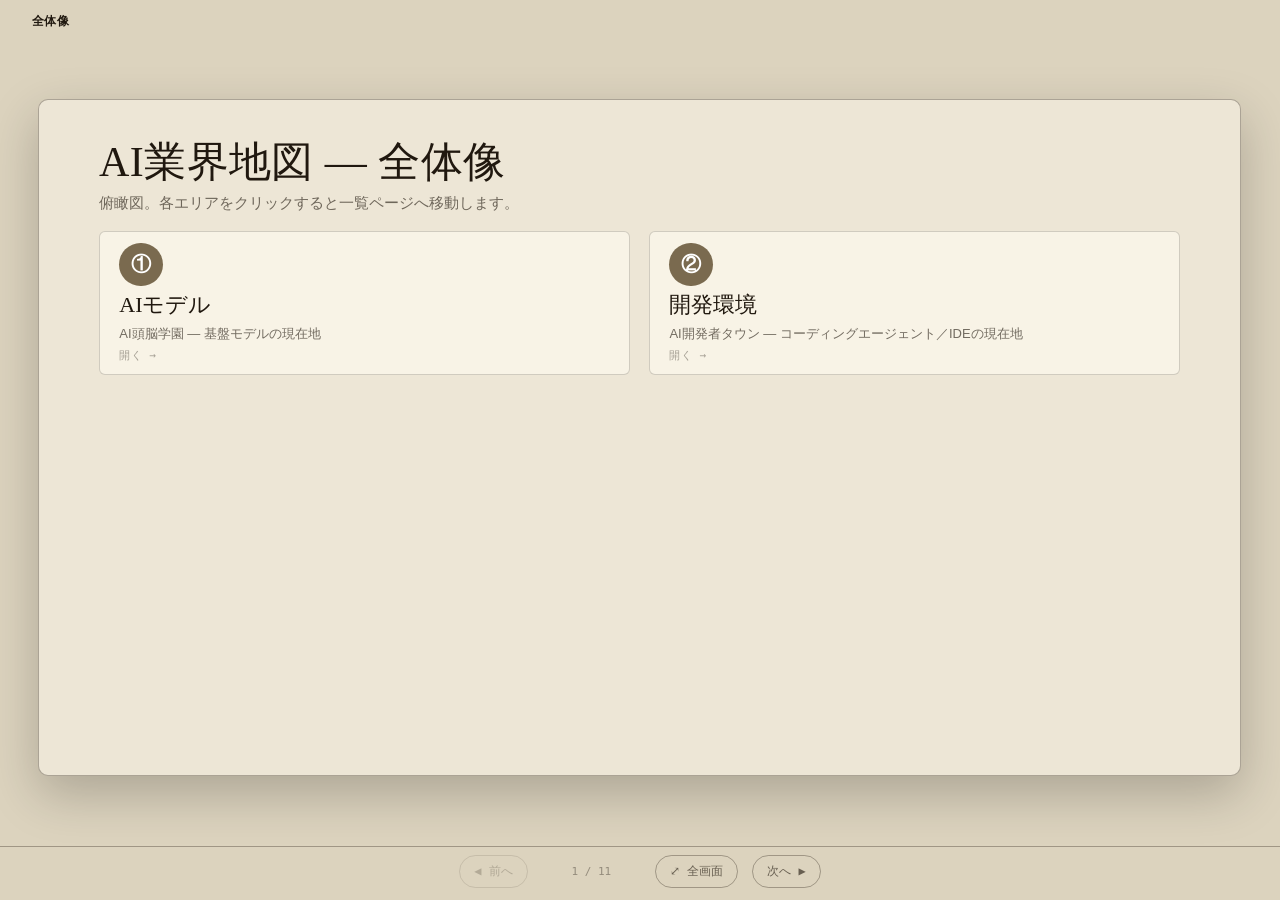
==== slides/index.html @ 7e7a7a14 "Use SVG-verified Gemini blue instead of pixel-sampled estimate references/Google_Gemini_logo_2025.sv" ====
<!doctype html>
<html lang="ja">
<head>
<meta charset="utf-8">
<meta name="viewport" content="width=device-width, initial-scale=1">
<title>AI業界地図</title>
<link rel="stylesheet" href="../assets/css/deck.css">
</head>
<body>
<div class="app">
  <nav class="crumbs" id="crumbs"></nav>
  <div class="stage-outer">
    <div class="deck-frame" id="deckFrame">
      
    <section class="page" id="page-overview" data-title="全体像" data-parent="">
      <h1 class="title">AI業界地図 — 全体像</h1>
      <p class="lede">俯瞰図。各エリアをクリックすると一覧ページへ移動します。</p>
      <div class="tiles" style="grid-template-columns: repeat(2, 1fr);">
        <button class="tile" data-goto="page-area-models">
          <span class="badge-icon " style="background:#7A6A4F">①</span>
          <h3>AIモデル</h3>
          <p>AI頭脳学園 — 基盤モデルの現在地</p>
          <span class="go-label">開く →</span>
        </button>
        <button class="tile" data-goto="page-area-devtools">
          <span class="badge-icon " style="background:#7A6A4F">②</span>
          <h3>開発環境</h3>
          <p>AI開発者タウン — コーディングエージェント／IDEの現在地</p>
          <span class="go-label">開く →</span>
        </button>
      </div>
    </section>
    <section class="page" id="page-area-models" data-title="AIモデル" data-parent="page-overview">
      <h1 class="title">① AIモデル — AI頭脳学園</h1>
      <p class="lede">各社の基盤モデル。カードの色はニュース連動ステータス（更新あり/安定/要ウォッチ）を示す。</p>
      <div class="tiles" style="grid-template-columns: repeat(5, 1fr);">
        <button class="pcard" data-goto="page-claude-model">
          <div class="pin-row"><span class="pin updated"></span><span class="pin-label">Updated</span></div>
          <span class="badge-icon " style="background:#D97757">C</span>
          <h3>Claude</h3>
          <p class="desc">Anthropic — 推論と長文コンテキストに強み。Sonnet / Opus / Haiku の三段構成でコスト対応力を確保。</p>
          <span class="go-label">詳細を見る →</span>
        </button>
        <button class="pcard" data-goto="page-gpt-model">
          <div class="pin-row"><span class="pin updated"></span><span class="pin-label">Updated</span></div>
          <span class="badge-icon " style="background:#74AA9C">G</span>
          <h3>GPT</h3>
          <p class="desc">OpenAI — 汎用性とマルチモーダルの王道。ChatGPT と API エコシステムの両輪で市場を牽引。</p>
          <span class="go-label">詳細を見る →</span>
        </button>
        <button class="pcard" data-goto="page-gemini-model">
          <div class="pin-row"><span class="pin updated"></span><span class="pin-label">Updated</span></div>
          <span class="badge-icon " style="background:#3186FF">G</span>
          <h3>Gemini</h3>
          <p class="desc">Google — Google製品群へのネイティブ統合。Computer Use 系の操作能力を急速に強化中。</p>
          <span class="go-label">詳細を見る →</span>
        </button>
        <button class="pcard" data-goto="page-llama-model">
          <div class="pin-row"><span class="pin stable"></span><span class="pin-label">Stable</span></div>
          <span class="badge-icon " style="background:#B98A2E">L</span>
          <h3>Llama</h3>
          <p class="desc">Meta — オープンウェイトの主流。自前ホスティングや微調整の土台として定番の地位を維持。</p>
          <span class="go-label">詳細を見る →</span>
        </button>
        <button class="pcard" data-goto="page-deepseek-model">
          <div class="pin-row"><span class="pin watch"></span><span class="pin-label">Watch</span></div>
          <span class="badge-icon " style="background:#5B7FA6">D</span>
          <h3>DeepSeek</h3>
          <p class="desc">DeepSeek — 低コスト・高性能を追う代表的なオープン系モデル。価格破壊のたびに勢力図を揺らす存在。</p>
          <span class="go-label">詳細を見る →</span>
        </button>
      </div>
    </section>
    <section class="page detail" id="page-claude-model" data-title="Claude" data-parent="page-area-models">
      <div class="detail-head">
        <span class="badge-icon " style="background:#D97757">C</span>
        <div>
          <h1 class="title">Claude</h1>
          <span class="meta">Anthropic ／ カテゴリ: AIモデル</span>
        </div>
      </div>
      <p class="lede">推論と長文コンテキストに強み。Sonnet / Opus / Haiku の三段構成でコスト対応力を確保。</p>
      <div class="factbox"><div class="row"><span>バージョン</span><span>Sonnet 5 系</span></div><div class="row"><span>ステータス</span><span>直近ニュースあり（07月更新）</span></div><div class="row"><span>出典</span><span>Vault/06 News/Claude Science.md</span></div>
      </div>
      <div class="related"><a href="#" data-goto="page-gpt-model">→ GPTと比較する</a><a href="#" data-goto="page-area-models">→ AIモデル一覧に戻る</a>
      </div>
    </section>
    <section class="page detail" id="page-gpt-model" data-title="GPT" data-parent="page-area-models">
      <div class="detail-head">
        <span class="badge-icon " style="background:#74AA9C">G</span>
        <div>
          <h1 class="title">GPT</h1>
          <span class="meta">OpenAI ／ カテゴリ: AIモデル</span>
        </div>
      </div>
      <p class="lede">汎用性とマルチモーダルの王道。ChatGPT と API エコシステムの両輪で市場を牽引。</p>
      <div class="factbox"><div class="row"><span>バージョン</span><span>GPT-5.6</span></div><div class="row"><span>ステータス</span><span>直近ニュースあり（07月更新）</span></div><div class="row"><span>出典</span><span>Vault/06 News/GPT-5.6.md</span></div>
      </div>
      <div class="related"><a href="#" data-goto="page-claude-model">→ Claudeと比較する</a><a href="#" data-goto="page-area-models">→ AIモデル一覧に戻る</a>
      </div>
    </section>
    <section class="page detail" id="page-gemini-model" data-title="Gemini" data-parent="page-area-models">
      <div class="detail-head">
        <span class="badge-icon " style="background:#3186FF">G</span>
        <div>
          <h1 class="title">Gemini</h1>
          <span class="meta">Google ／ カテゴリ: AIモデル</span>
        </div>
      </div>
      <p class="lede">Google製品群へのネイティブ統合。Computer Use 系の操作能力を急速に強化中。</p>
      <div class="factbox"><div class="row"><span>バージョン</span><span>3.5 Flash</span></div><div class="row"><span>ステータス</span><span>直近ニュースあり（07月更新）</span></div><div class="row"><span>出典</span><span>Vault/06 News/Gemini 3.5 Flash、Computer Use統合.md</span></div>
      </div>
      <div class="related"><a href="#" data-goto="page-claude-model">→ Claudeと比較する</a><a href="#" data-goto="page-gpt-model">→ GPTと比較する</a><a href="#" data-goto="page-area-models">→ AIモデル一覧に戻る</a>
      </div>
    </section>
    <section class="page detail" id="page-llama-model" data-title="Llama" data-parent="page-area-models">
      <div class="detail-head">
        <span class="badge-icon " style="background:#B98A2E">L</span>
        <div>
          <h1 class="title">Llama</h1>
          <span class="meta">Meta ／ カテゴリ: AIモデル</span>
        </div>
      </div>
      <p class="lede">オープンウェイトの主流。自前ホスティングや微調整の土台として定番の地位を維持。</p>
      <div class="factbox"><div class="row"><span>バージョン</span><span>4 系</span></div><div class="row"><span>ステータス</span><span>安定運用・変化なし</span></div>
      </div>
      <div class="related"><a href="#" data-goto="page-deepseek-model">→ DeepSeekと比較する</a><a href="#" data-goto="page-area-models">→ AIモデル一覧に戻る</a>
      </div>
    </section>
    <section class="page detail" id="page-deepseek-model" data-title="DeepSeek" data-parent="page-area-models">
      <div class="detail-head">
        <span class="badge-icon " style="background:#5B7FA6">D</span>
        <div>
          <h1 class="title">DeepSeek</h1>
          <span class="meta">DeepSeek ／ カテゴリ: AIモデル</span>
        </div>
      </div>
      <p class="lede">低コスト・高性能を追う代表的なオープン系モデル。価格破壊のたびに勢力図を揺らす存在。</p>
      <div class="factbox"><div class="row"><span>バージョン</span><span>V4 系</span></div><div class="row"><span>ステータス</span><span>要ウォッチ</span></div>
      </div>
      <div class="related"><a href="#" data-goto="page-llama-model">→ Llamaと比較する</a><a href="#" data-goto="page-area-models">→ AIモデル一覧に戻る</a>
      </div>
    </section>
    <section class="page" id="page-area-devtools" data-title="開発環境" data-parent="page-overview">
      <h1 class="title">② 開発環境 — AI開発者タウン</h1>
      <p class="lede">モデルの力を実際の開発作業に変換するツール群。</p>
      <div class="tiles" style="grid-template-columns: repeat(3, 1fr);">
        <button class="pcard" data-goto="page-claude-code-devtool">
          <div class="pin-row"><span class="pin stable"></span><span class="pin-label">Stable</span></div>
          <span class="badge-icon " style="background:#D97757">C</span>
          <h3>Claude Code</h3>
          <p class="desc">Anthropic — ターミナル常駐のエージェント型CLI。大規模改修や自律的な複数ステップ作業に強い。</p>
          <span class="go-label">詳細を見る →</span>
        </button>
        <button class="pcard" data-goto="page-codex-devtool">
          <div class="pin-row"><span class="pin updated"></span><span class="pin-label">Updated</span></div>
          <span class="badge-icon " style="background:#74AA9C">C</span>
          <h3>Codex</h3>
          <p class="desc">OpenAI — OpenAI版のコーディングエージェント。ChatGPTとの連携やクラウド実行の統合が深い。</p>
          <span class="go-label">詳細を見る →</span>
        </button>
        <button class="pcard" data-goto="page-cursor-devtool">
          <div class="pin-row"><span class="pin stable"></span><span class="pin-label">Stable</span></div>
          <span class="badge-icon " style="background:#1A1A1A">C</span>
          <h3>Cursor</h3>
          <p class="desc">Cursor — VS Code フォークのAIネイティブエディタ。補完とチャットの統合体験が滑らか。</p>
          <span class="go-label">詳細を見る →</span>
        </button>
      </div>
    </section>
    <section class="page detail" id="page-claude-code-devtool" data-title="Claude Code" data-parent="page-area-devtools">
      <div class="detail-head">
        <span class="badge-icon " style="background:#D97757">C</span>
        <div>
          <h1 class="title">Claude Code</h1>
          <span class="meta">Anthropic ／ カテゴリ: 開発環境</span>
        </div>
      </div>
      <p class="lede">ターミナル常駐のエージェント型CLI。大規模改修や自律的な複数ステップ作業に強い。</p>
      <div class="factbox"><div class="row"><span>バージョン</span><span>Sonnet 5 駆動</span></div><div class="row"><span>ステータス</span><span>安定運用・変化なし</span></div><div class="row"><span>出典</span><span>Vault/01 Concepts/Claude Code.md</span></div>
      </div>
      <div class="related"><a href="#" data-goto="page-codex-devtool">→ Codexと比較する</a><a href="#" data-goto="page-area-devtools">→ 開発環境一覧に戻る</a>
      </div>
    </section>
    <section class="page detail" id="page-codex-devtool" data-title="Codex" data-parent="page-area-devtools">
      <div class="detail-head">
        <span class="badge-icon " style="background:#74AA9C">C</span>
        <div>
          <h1 class="title">Codex</h1>
          <span class="meta">OpenAI ／ カテゴリ: 開発環境</span>
        </div>
      </div>
      <p class="lede">OpenAI版のコーディングエージェント。ChatGPTとの連携やクラウド実行の統合が深い。</p>
      <div class="factbox"><div class="row"><span>バージョン</span><span>— 系</span></div><div class="row"><span>ステータス</span><span>直近ニュースあり（07月更新）</span></div><div class="row"><span>出典</span><span>Vault/04 Comparisons/開発AI比較_Cursor_ClaudeCode_Codex_Devin.md</span></div>
      </div>
      <div class="related"><a href="#" data-goto="page-claude-code-devtool">→ Claude Codeと比較する</a><a href="#" data-goto="page-area-devtools">→ 開発環境一覧に戻る</a>
      </div>
    </section>
    <section class="page detail" id="page-cursor-devtool" data-title="Cursor" data-parent="page-area-devtools">
      <div class="detail-head">
        <span class="badge-icon " style="background:#1A1A1A">C</span>
        <div>
          <h1 class="title">Cursor</h1>
          <span class="meta">Cursor ／ カテゴリ: 開発環境</span>
        </div>
      </div>
      <p class="lede">VS Code フォークのAIネイティブエディタ。補完とチャットの統合体験が滑らか。</p>
      <div class="factbox"><div class="row"><span>バージョン</span><span>— 系</span></div><div class="row"><span>ステータス</span><span>安定運用・変化なし</span></div><div class="row"><span>出典</span><span>Vault/01 Concepts/Cursor.md</span></div>
      </div>
      <div class="related"><a href="#" data-goto="page-area-devtools">→ 開発環境一覧に戻る</a>
      </div>
    </section>
    </div>
  </div>
  <div class="bottombar">
    <div class="bottombar-inner">
      <button class="navbtn" id="prevBtn">◀ 前へ</button>
      <span class="page-index" id="pageIndex"></span>
      <button class="navbtn" id="fullscreenBtn">⤢ 全画面</button>
      <button class="navbtn" id="nextBtn">次へ ▶</button>
    </div>
  </div>
</div>
<script src="../assets/js/deck.js"></script>
</body>
</html>
---- assets/css/deck.css ----
/* ===================================================================
   AI Industry Map — deck framework
   16:9 letterboxed canvas + drill-down navigation chrome.
   Palette is a placeholder (cartographic/parchment) — revisit once the
   overall "mood" direction is decided; layout/nav mechanics are stable.
   =================================================================== */

:root {
  --bg: #EDE6D6;
  --chrome-bg: #DCD3BE;
  --surface: #F8F3E6;
  --surface-raised: #FFFDF7;
  --ink: #20180F;
  --ink-soft: rgba(32, 24, 15, 0.62);
  --ink-faint: rgba(32, 24, 15, 0.38);
  --hairline: rgba(32, 24, 15, 0.18);
  --hairline-strong: rgba(32, 24, 15, 0.32);
  --accent-brass: #9C7128;
  --accent-teal: #2F5854;
  --accent-coral: #A8431F;
  --pin-updated: var(--accent-brass);
  --pin-stable: var(--accent-teal);
  --pin-watch: var(--accent-coral);
  --font-display: ui-serif, "Iowan Old Style", "Palatino Linotype", Georgia, serif;
  --font-body: -apple-system, BlinkMacSystemFont, "Segoe UI", sans-serif;
  --font-mono: ui-monospace, "SF Mono", "Cascadia Code", "Consolas", monospace;
}

@media (prefers-color-scheme: dark) {
  :root {
    --bg: #101A2C; --chrome-bg: #0A121F; --surface: #16233B; --surface-raised: #1C2C48;
    --ink: #ECE6D6; --ink-soft: rgba(236,230,214,0.66); --ink-faint: rgba(236,230,214,0.4);
    --hairline: rgba(236,230,214,0.16); --hairline-strong: rgba(236,230,214,0.3);
    --accent-brass: #D9A857; --accent-teal: #74AFA8; --accent-coral: #E1815A;
  }
}
:root[data-theme="dark"] {
  --bg: #101A2C; --chrome-bg: #0A121F; --surface: #16233B; --surface-raised: #1C2C48;
  --ink: #ECE6D6; --ink-soft: rgba(236,230,214,0.66); --ink-faint: rgba(236,230,214,0.4);
  --hairline: rgba(236,230,214,0.16); --hairline-strong: rgba(236,230,214,0.3);
  --accent-brass: #D9A857; --accent-teal: #74AFA8; --accent-coral: #E1815A;
}
:root[data-theme="light"] {
  --bg: #EDE6D6; --chrome-bg: #DCD3BE; --surface: #F8F3E6; --surface-raised: #FFFDF7;
  --ink: #20180F; --ink-soft: rgba(32,24,15,0.62); --ink-faint: rgba(32,24,15,0.38);
  --hairline: rgba(32,24,15,0.18); --hairline-strong: rgba(32,24,15,0.32);
  --accent-brass: #9C7128; --accent-teal: #2F5854; --accent-coral: #A8431F;
}

* { box-sizing: border-box; }
body { margin: 0; }

.app {
  min-height: 100vh;
  display: flex;
  flex-direction: column;
  background: var(--chrome-bg);
  color: var(--ink);
  font-family: var(--font-body);
}

/* ---- chrome: breadcrumbs ---- */
.crumbs {
  max-width: 1400px;
  width: 100%;
  margin: 0 auto;
  padding: 14px clamp(16px, 3vw, 32px) 0;
  font-family: var(--font-mono);
  font-size: 11.5px;
  letter-spacing: 0.04em;
  color: var(--ink-soft);
  display: flex;
  gap: 6px;
  flex-wrap: wrap;
}
.crumbs a { color: var(--ink-soft); text-decoration: none; border-bottom: 1px dotted var(--hairline-strong); }
.crumbs a:hover { color: var(--ink); }
.crumbs .sep { opacity: 0.5; }
.crumbs .current { color: var(--ink); font-weight: 600; }

/* ---- 16:9 letterboxed frame ---- */
.stage-outer {
  flex: 1;
  display: flex;
  align-items: center;
  justify-content: center;
  padding: 10px clamp(12px, 2.5vw, 28px);
  min-height: 0;
}

.deck-frame {
  width: min(94vw, 1400px, calc((100vh - 150px) * 16 / 9));
  aspect-ratio: 16 / 9;
  container-type: size;
  container-name: slide;
  position: relative;
  overflow: hidden;
  border-radius: 10px;
  background: var(--bg);
  border: 1px solid var(--hairline-strong);
  box-shadow: 0 18px 50px rgba(0, 0, 0, 0.22);
}

.deck-frame:fullscreen { width: 100vw; height: 100vh; border-radius: 0; }

/* ---- pages fill the frame exactly ---- */
.page {
  position: absolute;
  inset: 0;
  display: none;
  flex-direction: column;
  padding: 5cqh 5cqw;
  overflow: hidden;
}
.page.active { display: flex; animation: rise 0.22s ease; }
@keyframes rise { from { opacity: 0; transform: translateY(1.2cqh); } to { opacity: 1; transform: translateY(0); } }
@media (prefers-reduced-motion: reduce) { .page.active { animation: none; } }

/* ---- illustrated area/overview backgrounds -----------------------------
   One static image per area (or one for the overview "world map"), never
   regenerated for routine data updates. A scrim + glass panels keep text
   legible regardless of theme toggle, so these override the light/dark
   tokens deliberately — the illustration sets its own mood. */
.page[data-has-bg] {
  background-size: cover;
  background-position: center;
}
.page[data-has-bg]::before {
  content: "";
  position: absolute;
  inset: 0;
  background: linear-gradient(180deg, rgba(10, 8, 4, 0.32), rgba(10, 8, 4, 0) 38%, rgba(10, 8, 4, 0) 60%, rgba(10, 8, 4, 0.3));
  pointer-events: none;
}
.page.detail[data-has-bg]::before {
  background: linear-gradient(180deg, rgba(10, 8, 4, 0.4), rgba(10, 8, 4, 0.16) 32%, rgba(10, 8, 4, 0.48));
}
.page[data-has-bg] > * { position: relative; z-index: 1; }
.page[data-has-bg] .title,
.page[data-has-bg] .lede,
.page[data-has-bg] .meta {
  color: #fff;
  text-shadow: 0 1px 8px rgba(0, 0, 0, 0.4);
}
.page[data-has-bg] .tile,
.page[data-has-bg] .pcard,
.page[data-has-bg] .factbox {
  background: color-mix(in srgb, var(--surface) 78%, transparent);
  backdrop-filter: blur(8px);
  -webkit-backdrop-filter: blur(8px);
}
.page[data-has-bg] .related a {
  background: color-mix(in srgb, var(--surface-raised) 70%, transparent);
  backdrop-filter: blur(6px);
  -webkit-backdrop-filter: blur(6px);
}

.page h1.title {
  font-family: var(--font-display);
  font-size: clamp(20px, 4.4cqw, 42px);
  font-weight: 500;
  margin: 0 0 0.4cqh;
  letter-spacing: 0.01em;
  text-wrap: balance;
}
.page p.lede {
  font-size: clamp(11px, 1.5cqw, 15px);
  color: var(--ink-soft);
  margin: 0 0 2.4cqh;
  max-width: 62ch;
  line-height: 1.5;
}

/* ---- tile / product-card grid (overview + area pages) ---- */
.tiles {
  display: grid;
  grid-template-columns: repeat(auto-fit, minmax(20cqw, 1fr));
  align-content: start;
  gap: 1.6cqw;
  flex: 1;
  min-height: 0;
  overflow-y: auto;
}
.tile, .pcard {
  background: var(--surface);
  border: 1px solid var(--hairline);
  border-radius: 6px;
  padding: 1.6cqh 1.6cqw;
  text-align: left;
  cursor: pointer;
  font-family: inherit;
  color: inherit;
  display: flex;
  flex-direction: column;
  gap: 0.6cqh;
  transition: transform 0.15s ease, border-color 0.15s ease;
}
.tile:hover, .pcard:hover { transform: translateY(-2px); border-color: var(--hairline-strong); }
.tile:disabled { opacity: 0.45; cursor: not-allowed; }
.tile:disabled:hover { transform: none; }
.tile:focus-visible, .pcard:focus-visible, .navbtn:focus-visible, .crumbs a:focus-visible, .related a:focus-visible {
  outline: 2px solid var(--accent-teal); outline-offset: 2px;
}

.badge-icon {
  width: 3.6cqw; height: 3.6cqw; min-width: 34px; min-height: 34px;
  border-radius: 50%;
  display: flex; align-items: center; justify-content: center;
  font-family: var(--font-display); font-weight: 600;
  font-size: clamp(13px, 1.7cqw, 20px);
  color: #fff;
  flex: none;
  background-size: cover;
  background-position: center;
}
.tile h3, .pcard h3 { font-family: var(--font-display); font-size: clamp(14px, 2cqw, 22px); margin: 0; font-weight: 500; }
.tile p, .pcard p.desc { font-size: clamp(10px, 1.25cqw, 13px); color: var(--ink-soft); margin: 0; line-height: 1.5; }
.go-label { font-family: var(--font-mono); font-size: clamp(9px, 1cqw, 11px); color: var(--ink-faint); text-transform: uppercase; letter-spacing: 0.05em; }

.pin-row { display: flex; align-items: center; gap: 6px; }
.pin { width: 8px; height: 8px; border-radius: 50%; flex: none; }
.pin.updated { background: var(--pin-updated); }
.pin.stable { background: var(--pin-stable); }
.pin.watch { background: var(--pin-watch); }
.pin-label { font-family: var(--font-mono); font-size: clamp(8.5px, 0.95cqw, 10.5px); text-transform: uppercase; letter-spacing: 0.05em; color: var(--ink-faint); }

/* ---- detail page ---- */
.detail-head { display: flex; align-items: center; gap: 1.4cqw; margin-bottom: 1.6cqh; }
.detail-head .badge-icon { width: 7cqw; height: 7cqw; min-width: 56px; min-height: 56px; font-size: clamp(18px, 3cqw, 30px); }
.detail-head .meta { font-family: var(--font-mono); font-size: clamp(9px, 1cqw, 11px); color: var(--ink-faint); text-transform: uppercase; letter-spacing: 0.06em; }
.detail-head h1.title { margin: 0; }

.factbox {
  background: var(--surface-raised);
  border: 1px solid var(--hairline-strong);
  border-radius: 6px;
  padding: 1.2cqh 1.4cqw;
  font-size: clamp(10px, 1.2cqw, 13px);
  color: var(--ink-soft);
  margin-top: 0.6cqh;
}
.factbox .row { display: flex; justify-content: space-between; gap: 12px; padding: 0.4cqh 0; border-bottom: 1px dashed var(--hairline); font-family: var(--font-mono); font-size: clamp(9.5px, 1cqw, 11.5px); }
.factbox .row:last-child { border-bottom: none; }
.factbox .row span:first-child { color: var(--ink-faint); }

.related { display: flex; gap: 0.7cqw; margin-top: 1.4cqh; flex-wrap: wrap; }
.related a {
  font-family: var(--font-mono);
  font-size: clamp(9.5px, 1cqw, 11px);
  color: var(--ink-soft);
  border: 1px solid var(--hairline);
  border-radius: 999px;
  padding: 0.5cqh 1cqw;
  text-decoration: none;
}
.related a:hover { border-color: var(--hairline-strong); color: var(--ink); }

/* ---- bottom bar (outside the 16:9 frame — not part of the "slide") ---- */
.bottombar {
  border-top: 1px solid var(--hairline-strong);
  background: var(--chrome-bg);
  padding: 8px clamp(16px, 3vw, 32px) 12px;
}
.bottombar-inner { max-width: 1400px; margin: 0 auto; display: flex; align-items: center; justify-content: center; gap: 14px; }
.navbtn {
  font-family: var(--font-mono);
  font-size: 12px;
  background: transparent;
  border: 1px solid var(--hairline-strong);
  color: var(--ink-soft);
  padding: 7px 14px;
  border-radius: 999px;
  cursor: pointer;
}
.navbtn:hover:not(:disabled) { background: var(--ink); color: var(--bg); border-color: var(--ink); }
.navbtn:disabled { opacity: 0.35; cursor: default; }
.page-index { font-family: var(--font-mono); font-size: 11px; color: var(--ink-faint); min-width: 15ch; text-align: center; }
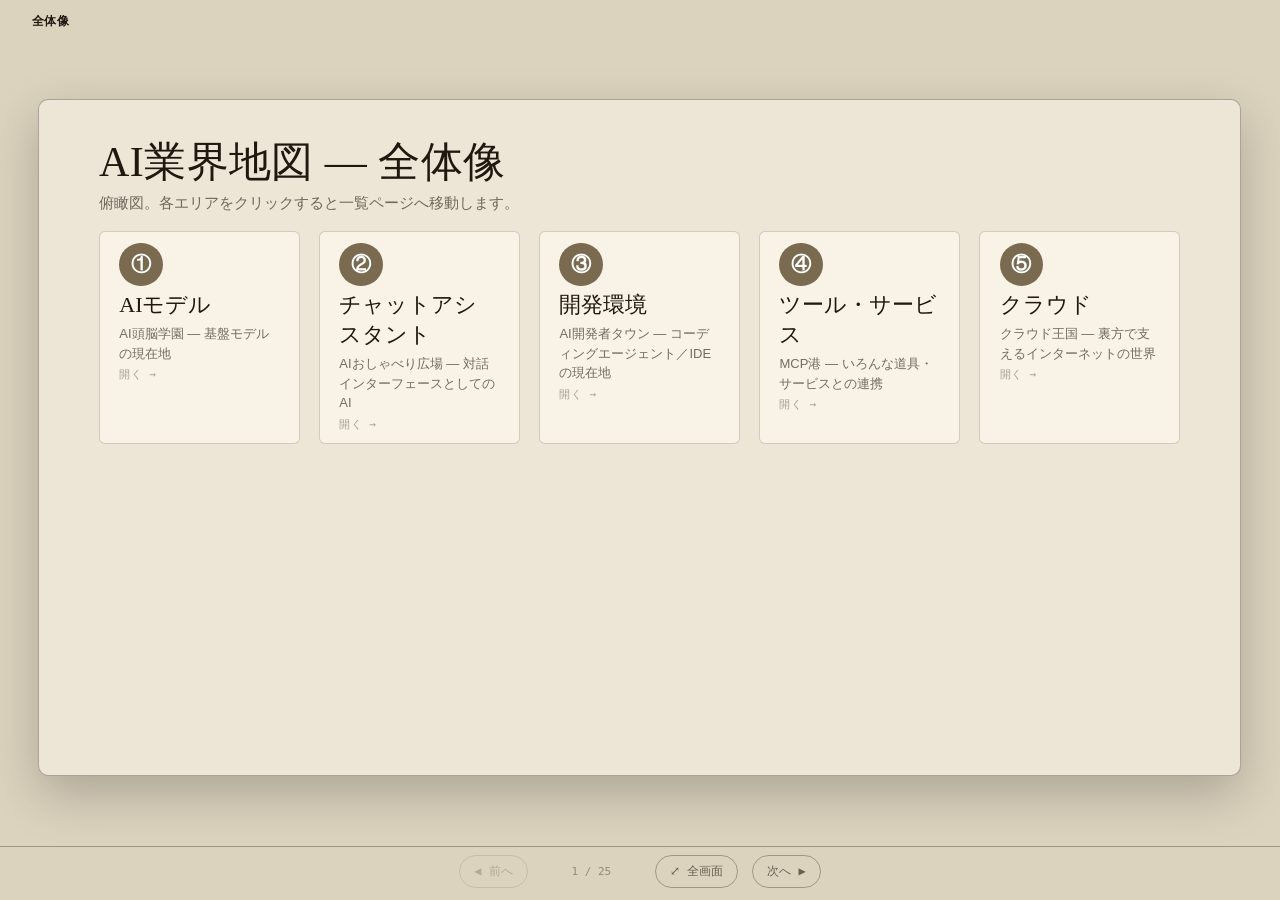
==== commit 9ad96106: "Add model comparison page and expand to all 5 areas - New comparison-page type (data/comparisons.yam" ====
--- a/slides/index.html
+++ b/slides/index.html
@@ -15,17 +15,35 @@
     <section class="page" id="page-overview" data-title="全体像" data-parent="">
       <h1 class="title">AI業界地図 — 全体像</h1>
       <p class="lede">俯瞰図。各エリアをクリックすると一覧ページへ移動します。</p>
-      <div class="tiles" style="grid-template-columns: repeat(2, 1fr);">
+      <div class="tiles" style="grid-template-columns: repeat(5, 1fr);">
         <button class="tile" data-goto="page-area-models">
           <span class="badge-icon " style="background:#7A6A4F">①</span>
           <h3>AIモデル</h3>
           <p>AI頭脳学園 — 基盤モデルの現在地</p>
           <span class="go-label">開く →</span>
         </button>
+        <button class="tile" data-goto="page-area-chat">
+          <span class="badge-icon " style="background:#7A6A4F">②</span>
+          <h3>チャットアシスタント</h3>
+          <p>AIおしゃべり広場 — 対話インターフェースとしてのAI</p>
+          <span class="go-label">開く →</span>
+        </button>
         <button class="tile" data-goto="page-area-devtools">
-          <span class="badge-icon " style="background:#7A6A4F">②</span>
+          <span class="badge-icon " style="background:#7A6A4F">③</span>
           <h3>開発環境</h3>
           <p>AI開発者タウン — コーディングエージェント／IDEの現在地</p>
+          <span class="go-label">開く →</span>
+        </button>
+        <button class="tile" data-goto="page-area-tools">
+          <span class="badge-icon " style="background:#7A6A4F">④</span>
+          <h3>ツール・サービス</h3>
+          <p>MCP港 — いろんな道具・サービスとの連携</p>
+          <span class="go-label">開く →</span>
+        </button>
+        <button class="tile" data-goto="page-area-cloud">
+          <span class="badge-icon " style="background:#7A6A4F">⑤</span>
+          <h3>クラウド</h3>
+          <p>クラウド王国 — 裏方で支えるインターネットの世界</p>
           <span class="go-label">開く →</span>
         </button>
       </div>
@@ -36,7 +54,7 @@
       <div class="tiles" style="grid-template-columns: repeat(5, 1fr);">
         <button class="pcard" data-goto="page-claude-model">
           <div class="pin-row"><span class="pin updated"></span><span class="pin-label">Updated</span></div>
-          <span class="badge-icon " style="background:#D97757">C</span>
+          <span class="badge-icon " style="background-image:url('../assets/characters/models/claude.png'); background-color:#D97757"></span>
           <h3>Claude</h3>
           <p class="desc">Anthropic — 推論と長文コンテキストに強み。Sonnet / Opus / Haiku の三段構成でコスト対応力を確保。</p>
           <span class="go-label">詳細を見る →</span>
@@ -70,17 +88,18 @@
           <span class="go-label">詳細を見る →</span>
         </button>
       </div>
+      <div class="compare-links"><button class="compare-link" data-goto="page-compare-llm-models">📊 比較して見る: 主要商用LLMの比較（GPT・Claude・Gemini） →</button></div>
     </section>
     <section class="page detail" id="page-claude-model" data-title="Claude" data-parent="page-area-models">
       <div class="detail-head">
-        <span class="badge-icon " style="background:#D97757">C</span>
+        <span class="badge-icon " style="background-image:url('../assets/characters/models/claude.png'); background-color:#D97757"></span>
         <div>
           <h1 class="title">Claude</h1>
           <span class="meta">Anthropic ／ カテゴリ: AIモデル</span>
         </div>
       </div>
       <p class="lede">推論と長文コンテキストに強み。Sonnet / Opus / Haiku の三段構成でコスト対応力を確保。</p>
-      <div class="factbox"><div class="row"><span>バージョン</span><span>Sonnet 5 系</span></div><div class="row"><span>ステータス</span><span>直近ニュースあり（07月更新）</span></div><div class="row"><span>出典</span><span>Vault/06 News/Claude Science.md</span></div>
+      <div class="factbox"><div class="row"><span>Haiku 4.5</span><span>最軽量・低コスト・低レイテンシ。大量処理や単純タスク向け</span></div><div class="row"><span>Sonnet 5</span><span>汎用バランス型。速度・コスト・性能のバランスが良く通常利用の主力</span></div><div class="row"><span>Opus 4.8</span><span>最高性能。複雑な推論や長時間の自律タスク向け</span></div><div class="row"><span>Fable 5</span><span>（要確認・仮）対話や創作寄りの特化モデルという理解</span></div><div class="row"><span>ステータス</span><span>直近ニュースあり（07月更新）</span></div><div class="row"><span>出典</span><span>Vault/01 Concepts/Claude.md</span></div><div class="row"><span>出典</span><span>Vault/06 News/Claude Science.md</span></div>
       </div>
       <div class="related"><a href="#" data-goto="page-gpt-model">→ GPTと比較する</a><a href="#" data-goto="page-area-models">→ AIモデル一覧に戻る</a>
       </div>
@@ -94,7 +113,7 @@
         </div>
       </div>
       <p class="lede">汎用性とマルチモーダルの王道。ChatGPT と API エコシステムの両輪で市場を牽引。</p>
-      <div class="factbox"><div class="row"><span>バージョン</span><span>GPT-5.6</span></div><div class="row"><span>ステータス</span><span>直近ニュースあり（07月更新）</span></div><div class="row"><span>出典</span><span>Vault/06 News/GPT-5.6.md</span></div>
+      <div class="factbox"><div class="row"><span>バージョン</span><span>GPT-5.6</span></div><div class="row"><span>ステータス</span><span>直近ニュースあり（07月更新）</span></div><div class="row"><span>出典</span><span>Vault/01 Concepts/GPT.md</span></div><div class="row"><span>出典</span><span>Vault/06 News/GPT-5.6.md</span></div>
       </div>
       <div class="related"><a href="#" data-goto="page-claude-model">→ Claudeと比較する</a><a href="#" data-goto="page-area-models">→ AIモデル一覧に戻る</a>
       </div>
@@ -108,7 +127,7 @@
         </div>
       </div>
       <p class="lede">Google製品群へのネイティブ統合。Computer Use 系の操作能力を急速に強化中。</p>
-      <div class="factbox"><div class="row"><span>バージョン</span><span>3.5 Flash</span></div><div class="row"><span>ステータス</span><span>直近ニュースあり（07月更新）</span></div><div class="row"><span>出典</span><span>Vault/06 News/Gemini 3.5 Flash、Computer Use統合.md</span></div>
+      <div class="factbox"><div class="row"><span>バージョン</span><span>3.5 Flash</span></div><div class="row"><span>ステータス</span><span>直近ニュースあり（07月更新）</span></div><div class="row"><span>出典</span><span>Vault/01 Concepts/Gemini.md</span></div><div class="row"><span>出典</span><span>Vault/06 News/Gemini 3.5 Flash、Computer Use統合.md</span></div>
       </div>
       <div class="related"><a href="#" data-goto="page-claude-model">→ Claudeと比較する</a><a href="#" data-goto="page-gpt-model">→ GPTと比較する</a><a href="#" data-goto="page-area-models">→ AIモデル一覧に戻る</a>
       </div>
@@ -122,7 +141,7 @@
         </div>
       </div>
       <p class="lede">オープンウェイトの主流。自前ホスティングや微調整の土台として定番の地位を維持。</p>
-      <div class="factbox"><div class="row"><span>バージョン</span><span>4 系</span></div><div class="row"><span>ステータス</span><span>安定運用・変化なし</span></div>
+      <div class="factbox"><div class="row"><span>バージョン</span><span>4 系</span></div><div class="row"><span>ステータス</span><span>安定運用・変化なし</span></div><div class="row"><span>出典</span><span>Vault/01 Concepts/Llama.md</span></div>
       </div>
       <div class="related"><a href="#" data-goto="page-deepseek-model">→ DeepSeekと比較する</a><a href="#" data-goto="page-area-models">→ AIモデル一覧に戻る</a>
       </div>
@@ -141,8 +160,91 @@
       <div class="related"><a href="#" data-goto="page-llama-model">→ Llamaと比較する</a><a href="#" data-goto="page-area-models">→ AIモデル一覧に戻る</a>
       </div>
     </section>
+    <section class="page" id="page-compare-llm-models" data-title="主要商用LLMの比較" data-parent="page-area-models">
+      <h1 class="title">主要商用LLMの比較</h1>
+      <p class="lede">GPT・Claude・Gemini ／ 出典: Vault/04 Comparisons/LLM比較- GPT・Claude・Gemini.md</p>
+      <div class="compare-table-wrap">
+        <table class="compare">
+          <thead><tr><th class="row-label"></th><th><span class="model-head"><span class="dot" style="background:#D97757"></span>Claude</span></th><th><span class="model-head"><span class="dot" style="background:#74AA9C"></span>GPT</span></th><th><span class="model-head"><span class="dot" style="background:#3186FF"></span>Gemini</span></th></tr></thead>
+          <tbody><tr><td class="row-label">主な強み</td><td>長文処理・要約</td><td>汎用性・開発者エコシステム</td><td>Google連携・マルチモーダル</td></tr><tr><td class="row-label">長文コンテキスト傾向</td><td>非常に大きい</td><td>大きい</td><td>非常に大きい</td></tr><tr><td class="row-label">マルチモーダル対応</td><td>対応あり</td><td>強い</td><td>強い</td></tr><tr><td class="row-label">コード支援</td><td>強い</td><td>強い</td><td>強い</td></tr><tr><td class="row-label">エコシステム普及</td><td>広い</td><td>非常に広い</td><td>広い</td></tr><tr><td class="row-label">クラウド/業務連携</td><td>API中心</td><td>Microsoft/Azure中心</td><td>Google Cloud/Workspace中心</td></tr><tr><td class="row-label">得意な利用場面</td><td>長文分析・文書作業</td><td>汎用アプリ開発</td><td>Google基盤の組み込み</td></tr><tr><td class="row-label">注意点</td><td>地域・提供差がある</td><td>モデル差が大きい</td><td>製品名/系統が変わりやすい</td></tr><tr><td class="row-label">こんな時に</td><td>長文の読解・要約・文書作業を重視するなら候補</td><td>汎用API・豊富なSDK・実績重視なら第一候補</td><td>Google Cloud/Workspace統合や画像を含むマルチモーダル処理を重視するなら候補</td></tr></tbody>
+        </table>
+      </div>
+      <div class="related">
+        <a href="#" data-goto="page-area-models">→ AIモデル一覧に戻る</a>
+      </div>
+    </section>
+    <section class="page" id="page-area-chat" data-title="チャットアシスタント" data-parent="page-overview">
+      <h1 class="title">② チャットアシスタント — AIおしゃべり広場</h1>
+      <p class="lede">同じAIでも「モデル」ではなく「話し相手」として使う入り口。</p>
+      <div class="tiles" style="grid-template-columns: repeat(3, 1fr);">
+        <button class="pcard" data-goto="page-claude-chat">
+          <div class="pin-row"><span class="pin updated"></span><span class="pin-label">Updated</span></div>
+          <span class="badge-icon " style="background:#D97757">C</span>
+          <h3>Claude</h3>
+          <p class="desc">Anthropic — Anthropicの対話インターフェース。Claude.aiとして提供され、質問応答・要約・文章作成などをチャット形式で行える。</p>
+          <span class="go-label">詳細を見る →</span>
+        </button>
+        <button class="pcard" data-goto="page-chatgpt-chat">
+          <div class="pin-row"><span class="pin updated"></span><span class="pin-label">Updated</span></div>
+          <span class="badge-icon " style="background:#74AA9C">C</span>
+          <h3>ChatGPT</h3>
+          <p class="desc">OpenAI — OpenAIの対話型チャットボット。自然な会話で質問応答・文章作成・要約・翻訳・アイデア出しなどをこなす、最も広く使われるAIチャット。</p>
+          <span class="go-label">詳細を見る →</span>
+        </button>
+        <button class="pcard" data-goto="page-gemini-chat">
+          <div class="pin-row"><span class="pin updated"></span><span class="pin-label">Updated</span></div>
+          <span class="badge-icon " style="background:#3186FF">G</span>
+          <h3>Gemini</h3>
+          <p class="desc">Google — Googleの対話アシスタント。検索・Workspace・Androidと連携し、テキスト以外に画像なども扱えるマルチモーダルな対話が特徴。</p>
+          <span class="go-label">詳細を見る →</span>
+        </button>
+      </div>
+      <div class="compare-links"></div>
+    </section>
+    <section class="page detail" id="page-claude-chat" data-title="Claude" data-parent="page-area-chat">
+      <div class="detail-head">
+        <span class="badge-icon " style="background:#D97757">C</span>
+        <div>
+          <h1 class="title">Claude</h1>
+          <span class="meta">Anthropic ／ カテゴリ: チャットアシスタント</span>
+        </div>
+      </div>
+      <p class="lede">Anthropicの対話インターフェース。Claude.aiとして提供され、質問応答・要約・文章作成などをチャット形式で行える。</p>
+      <div class="factbox"><div class="row"><span>バージョン</span><span>Claude.ai</span></div><div class="row"><span>ステータス</span><span>直近ニュースあり（07月更新）</span></div><div class="row"><span>出典</span><span>Vault/01 Concepts/Claude.md</span></div>
+      </div>
+      <div class="related"><a href="#" data-goto="page-chatgpt-chat">→ ChatGPTと比較する</a><a href="#" data-goto="page-gemini-chat">→ Geminiと比較する</a><a href="#" data-goto="page-area-chat">→ チャットアシスタント一覧に戻る</a>
+      </div>
+    </section>
+    <section class="page detail" id="page-chatgpt-chat" data-title="ChatGPT" data-parent="page-area-chat">
+      <div class="detail-head">
+        <span class="badge-icon " style="background:#74AA9C">C</span>
+        <div>
+          <h1 class="title">ChatGPT</h1>
+          <span class="meta">OpenAI ／ カテゴリ: チャットアシスタント</span>
+        </div>
+      </div>
+      <p class="lede">OpenAIの対話型チャットボット。自然な会話で質問応答・文章作成・要約・翻訳・アイデア出しなどをこなす、最も広く使われるAIチャット。</p>
+      <div class="factbox"><div class="row"><span>バージョン</span><span>chat.openai.com</span></div><div class="row"><span>ステータス</span><span>直近ニュースあり（07月更新）</span></div><div class="row"><span>出典</span><span>Vault/01 Concepts/ChatGPT.md</span></div>
+      </div>
+      <div class="related"><a href="#" data-goto="page-claude-chat">→ Claudeと比較する</a><a href="#" data-goto="page-gemini-chat">→ Geminiと比較する</a><a href="#" data-goto="page-area-chat">→ チャットアシスタント一覧に戻る</a>
+      </div>
+    </section>
+    <section class="page detail" id="page-gemini-chat" data-title="Gemini" data-parent="page-area-chat">
+      <div class="detail-head">
+        <span class="badge-icon " style="background:#3186FF">G</span>
+        <div>
+          <h1 class="title">Gemini</h1>
+          <span class="meta">Google ／ カテゴリ: チャットアシスタント</span>
+        </div>
+      </div>
+      <p class="lede">Googleの対話アシスタント。検索・Workspace・Androidと連携し、テキスト以外に画像なども扱えるマルチモーダルな対話が特徴。</p>
+      <div class="factbox"><div class="row"><span>バージョン</span><span>gemini.google.com</span></div><div class="row"><span>ステータス</span><span>直近ニュースあり（07月更新）</span></div><div class="row"><span>出典</span><span>Vault/01 Concepts/Gemini.md</span></div>
+      </div>
+      <div class="related"><a href="#" data-goto="page-claude-chat">→ Claudeと比較する</a><a href="#" data-goto="page-chatgpt-chat">→ ChatGPTと比較する</a><a href="#" data-goto="page-area-chat">→ チャットアシスタント一覧に戻る</a>
+      </div>
+    </section>
     <section class="page" id="page-area-devtools" data-title="開発環境" data-parent="page-overview">
-      <h1 class="title">② 開発環境 — AI開発者タウン</h1>
+      <h1 class="title">③ 開発環境 — AI開発者タウン</h1>
       <p class="lede">モデルの力を実際の開発作業に変換するツール群。</p>
       <div class="tiles" style="grid-template-columns: repeat(3, 1fr);">
         <button class="pcard" data-goto="page-claude-code-devtool">
@@ -167,6 +269,7 @@
           <span class="go-label">詳細を見る →</span>
         </button>
       </div>
+      <div class="compare-links"></div>
     </section>
     <section class="page detail" id="page-claude-code-devtool" data-title="Claude Code" data-parent="page-area-devtools">
       <div class="detail-head">
@@ -191,7 +294,7 @@
         </div>
       </div>
       <p class="lede">OpenAI版のコーディングエージェント。ChatGPTとの連携やクラウド実行の統合が深い。</p>
-      <div class="factbox"><div class="row"><span>バージョン</span><span>— 系</span></div><div class="row"><span>ステータス</span><span>直近ニュースあり（07月更新）</span></div><div class="row"><span>出典</span><span>Vault/04 Comparisons/開発AI比較_Cursor_ClaudeCode_Codex_Devin.md</span></div>
+      <div class="factbox"><div class="row"><span>バージョン</span><span>— 系</span></div><div class="row"><span>ステータス</span><span>直近ニュースあり（07月更新）</span></div><div class="row"><span>出典</span><span>Vault/01 Concepts/Codex.md</span></div><div class="row"><span>出典</span><span>Vault/04 Comparisons/開発AI比較_Cursor_ClaudeCode_Codex_Devin.md</span></div>
       </div>
       <div class="related"><a href="#" data-goto="page-claude-code-devtool">→ Claude Codeと比較する</a><a href="#" data-goto="page-area-devtools">→ 開発環境一覧に戻る</a>
       </div>
@@ -208,6 +311,167 @@
       <div class="factbox"><div class="row"><span>バージョン</span><span>— 系</span></div><div class="row"><span>ステータス</span><span>安定運用・変化なし</span></div><div class="row"><span>出典</span><span>Vault/01 Concepts/Cursor.md</span></div>
       </div>
       <div class="related"><a href="#" data-goto="page-area-devtools">→ 開発環境一覧に戻る</a>
+      </div>
+    </section>
+    <section class="page" id="page-area-tools" data-title="ツール・サービス" data-parent="page-overview">
+      <h1 class="title">④ ツール・サービス — MCP港</h1>
+      <p class="lede">AIがつながる先の道具箱。開発・仕事で使う定番サービス群。</p>
+      <div class="tiles" style="grid-template-columns: repeat(4, 1fr);">
+        <button class="pcard" data-goto="page-github">
+          <div class="pin-row"><span class="pin stable"></span><span class="pin-label">Stable</span></div>
+          <span class="badge-icon " style="background:#181717">G</span>
+          <h3>GitHub</h3>
+          <p class="desc">GitHub — コードのバージョン管理・共有プラットフォーム。個人の学習からOSS・企業開発まで、AIコーディングツールの共通の置き場所。</p>
+          <span class="go-label">詳細を見る →</span>
+        </button>
+        <button class="pcard" data-goto="page-notion">
+          <div class="pin-row"><span class="pin stable"></span><span class="pin-label">Stable</span></div>
+          <span class="badge-icon " style="background:#191919">N</span>
+          <h3>Notion</h3>
+          <p class="desc">Notion — メモ・文書・タスク管理・DBを1つにまとめるワークスペース。AI連携での情報整理の自動化が進む。</p>
+          <span class="go-label">詳細を見る →</span>
+        </button>
+        <button class="pcard" data-goto="page-slack">
+          <div class="pin-row"><span class="pin stable"></span><span class="pin-label">Stable</span></div>
+          <span class="badge-icon " style="background:#4A154B">S</span>
+          <h3>Slack</h3>
+          <p class="desc">Slack — チーム向けチャットツール。チャンネル単位の会話整理と、AIボット連携での自動化が広がる。</p>
+          <span class="go-label">詳細を見る →</span>
+        </button>
+        <button class="pcard" data-goto="page-google-drive">
+          <div class="pin-row"><span class="pin stable"></span><span class="pin-label">Stable</span></div>
+          <span class="badge-icon " style="background:#0F9D58">G</span>
+          <h3>Google Drive</h3>
+          <p class="desc">Google — Googleのクラウドストレージ。文書類の保存・共同編集の基盤で、AIによる要約・検索の対象にもなる。</p>
+          <span class="go-label">詳細を見る →</span>
+        </button>
+      </div>
+      <div class="compare-links"></div>
+    </section>
+    <section class="page detail" id="page-github" data-title="GitHub" data-parent="page-area-tools">
+      <div class="detail-head">
+        <span class="badge-icon " style="background:#181717">G</span>
+        <div>
+          <h1 class="title">GitHub</h1>
+          <span class="meta">GitHub ／ カテゴリ: ツール・サービス</span>
+        </div>
+      </div>
+      <p class="lede">コードのバージョン管理・共有プラットフォーム。個人の学習からOSS・企業開発まで、AIコーディングツールの共通の置き場所。</p>
+      <div class="factbox"><div class="row"><span>ステータス</span><span>安定運用・変化なし</span></div><div class="row"><span>出典</span><span>Vault/01 Concepts/GitHub.md</span></div>
+      </div>
+      <div class="related"><a href="#" data-goto="page-area-tools">→ ツール・サービス一覧に戻る</a>
+      </div>
+    </section>
+    <section class="page detail" id="page-notion" data-title="Notion" data-parent="page-area-tools">
+      <div class="detail-head">
+        <span class="badge-icon " style="background:#191919">N</span>
+        <div>
+          <h1 class="title">Notion</h1>
+          <span class="meta">Notion ／ カテゴリ: ツール・サービス</span>
+        </div>
+      </div>
+      <p class="lede">メモ・文書・タスク管理・DBを1つにまとめるワークスペース。AI連携での情報整理の自動化が進む。</p>
+      <div class="factbox"><div class="row"><span>ステータス</span><span>安定運用・変化なし</span></div><div class="row"><span>出典</span><span>Vault/01 Concepts/Notion.md</span></div>
+      </div>
+      <div class="related"><a href="#" data-goto="page-area-tools">→ ツール・サービス一覧に戻る</a>
+      </div>
+    </section>
+    <section class="page detail" id="page-slack" data-title="Slack" data-parent="page-area-tools">
+      <div class="detail-head">
+        <span class="badge-icon " style="background:#4A154B">S</span>
+        <div>
+          <h1 class="title">Slack</h1>
+          <span class="meta">Slack ／ カテゴリ: ツール・サービス</span>
+        </div>
+      </div>
+      <p class="lede">チーム向けチャットツール。チャンネル単位の会話整理と、AIボット連携での自動化が広がる。</p>
+      <div class="factbox"><div class="row"><span>ステータス</span><span>安定運用・変化なし</span></div><div class="row"><span>出典</span><span>Vault/01 Concepts/Slack.md</span></div>
+      </div>
+      <div class="related"><a href="#" data-goto="page-area-tools">→ ツール・サービス一覧に戻る</a>
+      </div>
+    </section>
+    <section class="page detail" id="page-google-drive" data-title="Google Drive" data-parent="page-area-tools">
+      <div class="detail-head">
+        <span class="badge-icon " style="background:#0F9D58">G</span>
+        <div>
+          <h1 class="title">Google Drive</h1>
+          <span class="meta">Google ／ カテゴリ: ツール・サービス</span>
+        </div>
+      </div>
+      <p class="lede">Googleのクラウドストレージ。文書類の保存・共同編集の基盤で、AIによる要約・検索の対象にもなる。</p>
+      <div class="factbox"><div class="row"><span>ステータス</span><span>安定運用・変化なし</span></div><div class="row"><span>出典</span><span>Vault/01 Concepts/Google Drive.md</span></div>
+      </div>
+      <div class="related"><a href="#" data-goto="page-area-tools">→ ツール・サービス一覧に戻る</a>
+      </div>
+    </section>
+    <section class="page" id="page-area-cloud" data-title="クラウド" data-parent="page-overview">
+      <h1 class="title">⑤ クラウド — クラウド王国</h1>
+      <p class="lede">データを保存し、AIを動かす計算資源を提供する基盤。</p>
+      <div class="tiles" style="grid-template-columns: repeat(3, 1fr);">
+        <button class="pcard" data-goto="page-aws">
+          <div class="pin-row"><span class="pin stable"></span><span class="pin-label">Stable</span></div>
+          <span class="badge-icon " style="background:#FF9900">A</span>
+          <h3>AWS</h3>
+          <p class="desc">Amazon — Amazonのクラウド基盤。サーバー・DB・AI関連サービスを従量課金で利用でき、多くのAIサービスの裏側を支える。</p>
+          <span class="go-label">詳細を見る →</span>
+        </button>
+        <button class="pcard" data-goto="page-azure">
+          <div class="pin-row"><span class="pin stable"></span><span class="pin-label">Stable</span></div>
+          <span class="badge-icon " style="background:#0078D4">A</span>
+          <h3>Azure</h3>
+          <p class="desc">Microsoft — Microsoftのクラウド基盤。OpenAIモデルの主要な提供経路の一つで、企業向けAI導入の中心的存在。</p>
+          <span class="go-label">詳細を見る →</span>
+        </button>
+        <button class="pcard" data-goto="page-google-cloud">
+          <div class="pin-row"><span class="pin stable"></span><span class="pin-label">Stable</span></div>
+          <span class="badge-icon " style="background:#4285F4">G</span>
+          <h3>Google Cloud</h3>
+          <p class="desc">Google — Googleのクラウド基盤。Gemini等の自社AIモデルとネイティブに統合され、データ分析・機械学習基盤としても利用される。</p>
+          <span class="go-label">詳細を見る →</span>
+        </button>
+      </div>
+      <div class="compare-links"></div>
+    </section>
+    <section class="page detail" id="page-aws" data-title="AWS" data-parent="page-area-cloud">
+      <div class="detail-head">
+        <span class="badge-icon " style="background:#FF9900">A</span>
+        <div>
+          <h1 class="title">AWS</h1>
+          <span class="meta">Amazon ／ カテゴリ: クラウド</span>
+        </div>
+      </div>
+      <p class="lede">Amazonのクラウド基盤。サーバー・DB・AI関連サービスを従量課金で利用でき、多くのAIサービスの裏側を支える。</p>
+      <div class="factbox"><div class="row"><span>ステータス</span><span>安定運用・変化なし</span></div><div class="row"><span>出典</span><span>Vault/01 Concepts/AWS.md</span></div>
+      </div>
+      <div class="related"><a href="#" data-goto="page-azure">→ Azureと比較する</a><a href="#" data-goto="page-google-cloud">→ Google Cloudと比較する</a><a href="#" data-goto="page-area-cloud">→ クラウド一覧に戻る</a>
+      </div>
+    </section>
+    <section class="page detail" id="page-azure" data-title="Azure" data-parent="page-area-cloud">
+      <div class="detail-head">
+        <span class="badge-icon " style="background:#0078D4">A</span>
+        <div>
+          <h1 class="title">Azure</h1>
+          <span class="meta">Microsoft ／ カテゴリ: クラウド</span>
+        </div>
+      </div>
+      <p class="lede">Microsoftのクラウド基盤。OpenAIモデルの主要な提供経路の一つで、企業向けAI導入の中心的存在。</p>
+      <div class="factbox"><div class="row"><span>ステータス</span><span>安定運用・変化なし</span></div><div class="row"><span>出典</span><span>Vault/01 Concepts/Azure.md</span></div>
+      </div>
+      <div class="related"><a href="#" data-goto="page-aws">→ AWSと比較する</a><a href="#" data-goto="page-google-cloud">→ Google Cloudと比較する</a><a href="#" data-goto="page-area-cloud">→ クラウド一覧に戻る</a>
+      </div>
+    </section>
+    <section class="page detail" id="page-google-cloud" data-title="Google Cloud" data-parent="page-area-cloud">
+      <div class="detail-head">
+        <span class="badge-icon " style="background:#4285F4">G</span>
+        <div>
+          <h1 class="title">Google Cloud</h1>
+          <span class="meta">Google ／ カテゴリ: クラウド</span>
+        </div>
+      </div>
+      <p class="lede">Googleのクラウド基盤。Gemini等の自社AIモデルとネイティブに統合され、データ分析・機械学習基盤としても利用される。</p>
+      <div class="factbox"><div class="row"><span>ステータス</span><span>安定運用・変化なし</span></div><div class="row"><span>出典</span><span>Vault/01 Concepts/Google Cloud.md</span></div>
+      </div>
+      <div class="related"><a href="#" data-goto="page-aws">→ AWSと比較する</a><a href="#" data-goto="page-azure">→ Azureと比較する</a><a href="#" data-goto="page-area-cloud">→ クラウド一覧に戻る</a>
       </div>
     </section>
     </div>
--- a/assets/css/deck.css
+++ b/assets/css/deck.css
@@ -224,6 +224,57 @@
 .pin.watch { background: var(--pin-watch); }
 .pin-label { font-family: var(--font-mono); font-size: clamp(8.5px, 0.95cqw, 10.5px); text-transform: uppercase; letter-spacing: 0.05em; color: var(--ink-faint); }
 
+/* ---- comparison entry point (on an area page) ---- */
+.compare-links { display: flex; flex-direction: column; gap: 0.5cqh; margin-top: 1.4cqh; }
+.compare-link {
+  font-family: var(--font-body);
+  font-size: clamp(10.5px, 1.3cqw, 13px);
+  text-align: left;
+  background: var(--surface-raised);
+  border: 1px solid var(--hairline-strong);
+  border-radius: 6px;
+  padding: 0.9cqh 1.2cqw;
+  color: var(--ink);
+  cursor: pointer;
+}
+.compare-link:hover { border-color: var(--accent-teal); }
+
+/* ---- comparison page (table) ---- */
+.compare-table-wrap {
+  flex: 1;
+  min-height: 0;
+  overflow-y: auto;
+  border: 1px solid var(--hairline-strong);
+  border-radius: 6px;
+  background: var(--surface);
+}
+table.compare { width: 100%; border-collapse: collapse; font-size: clamp(9.5px, 1.15cqw, 12.5px); }
+.compare th, .compare td {
+  padding: 0.7cqh 1cqw;
+  border-bottom: 1px solid var(--hairline);
+  text-align: left;
+  vertical-align: top;
+  line-height: 1.4;
+}
+.compare thead th {
+  position: sticky; top: 0;
+  background: var(--surface-raised);
+  font-family: var(--font-display);
+  font-weight: 500;
+  font-size: clamp(11px, 1.4cqw, 15px);
+  border-bottom: 1px solid var(--hairline-strong);
+}
+.compare td.row-label, .compare th.row-label {
+  font-family: var(--font-mono);
+  font-size: clamp(8.5px, 0.95cqw, 10.5px);
+  color: var(--ink-faint);
+  text-transform: uppercase;
+  letter-spacing: 0.04em;
+  white-space: nowrap;
+}
+.compare .model-head { display: flex; align-items: center; gap: 6px; }
+.compare .model-head .dot { width: 8px; height: 8px; border-radius: 50%; flex: none; }
+
 /* ---- detail page ---- */
 .detail-head { display: flex; align-items: center; gap: 1.4cqw; margin-bottom: 1.6cqh; }
 .detail-head .badge-icon { width: 7cqw; height: 7cqw; min-width: 56px; min-height: 56px; font-size: clamp(18px, 3cqw, 30px); }
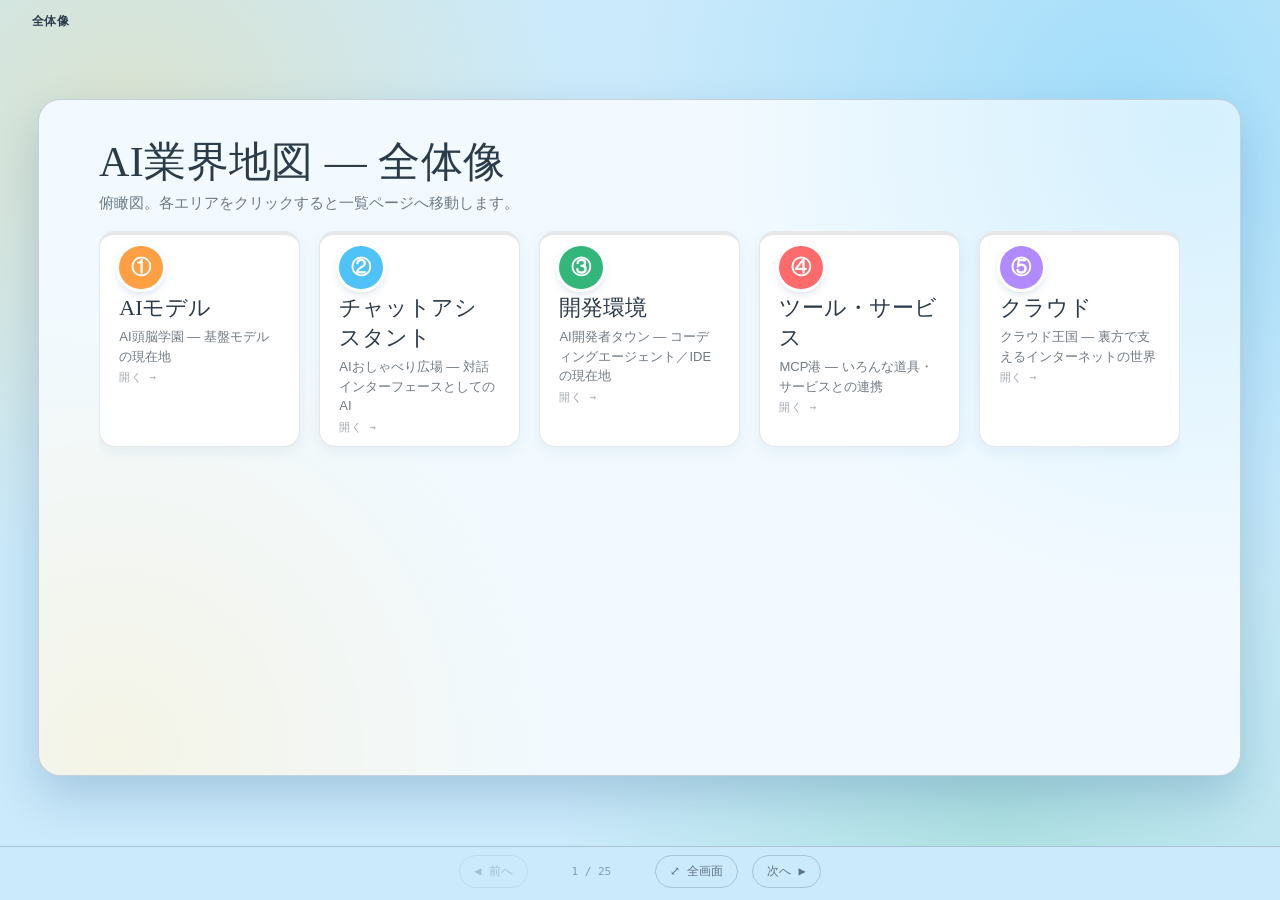
==== commit 0516d4f5: "Visual redesign: bright, cheerful "storybook sky" palette Replace the muted cartographic navy/parchm" ====
--- a/slides/index.html
+++ b/slides/index.html
@@ -17,31 +17,31 @@
       <p class="lede">俯瞰図。各エリアをクリックすると一覧ページへ移動します。</p>
       <div class="tiles" style="grid-template-columns: repeat(5, 1fr);">
         <button class="tile" data-goto="page-area-models">
-          <span class="badge-icon " style="background:#7A6A4F">①</span>
+          <span class="badge-icon " style="background:#FF9F43">①</span>
           <h3>AIモデル</h3>
           <p>AI頭脳学園 — 基盤モデルの現在地</p>
           <span class="go-label">開く →</span>
         </button>
         <button class="tile" data-goto="page-area-chat">
-          <span class="badge-icon " style="background:#7A6A4F">②</span>
+          <span class="badge-icon " style="background:#4FC3F7">②</span>
           <h3>チャットアシスタント</h3>
           <p>AIおしゃべり広場 — 対話インターフェースとしてのAI</p>
           <span class="go-label">開く →</span>
         </button>
         <button class="tile" data-goto="page-area-devtools">
-          <span class="badge-icon " style="background:#7A6A4F">③</span>
+          <span class="badge-icon " style="background:#33B679">③</span>
           <h3>開発環境</h3>
           <p>AI開発者タウン — コーディングエージェント／IDEの現在地</p>
           <span class="go-label">開く →</span>
         </button>
         <button class="tile" data-goto="page-area-tools">
-          <span class="badge-icon " style="background:#7A6A4F">④</span>
+          <span class="badge-icon " style="background:#FF6B6B">④</span>
           <h3>ツール・サービス</h3>
           <p>MCP港 — いろんな道具・サービスとの連携</p>
           <span class="go-label">開く →</span>
         </button>
         <button class="tile" data-goto="page-area-cloud">
-          <span class="badge-icon " style="background:#7A6A4F">⑤</span>
+          <span class="badge-icon " style="background:#B18AFF">⑤</span>
           <h3>クラウド</h3>
           <p>クラウド王国 — 裏方で支えるインターネットの世界</p>
           <span class="go-label">開く →</span>
@@ -49,38 +49,38 @@
       </div>
     </section>
     <section class="page" id="page-area-models" data-title="AIモデル" data-parent="page-overview">
-      <h1 class="title">① AIモデル — AI頭脳学園</h1>
+      <h1 class="title"><span class="num-badge">1</span>AIモデル — AI頭脳学園</h1>
       <p class="lede">各社の基盤モデル。カードの色はニュース連動ステータス（更新あり/安定/要ウォッチ）を示す。</p>
       <div class="tiles" style="grid-template-columns: repeat(5, 1fr);">
-        <button class="pcard" data-goto="page-claude-model">
+        <button class="pcard updated" data-goto="page-claude-model">
           <div class="pin-row"><span class="pin updated"></span><span class="pin-label">Updated</span></div>
           <span class="badge-icon " style="background-image:url('../assets/characters/models/claude.png'); background-color:#D97757"></span>
           <h3>Claude</h3>
           <p class="desc">Anthropic — 推論と長文コンテキストに強み。Sonnet / Opus / Haiku の三段構成でコスト対応力を確保。</p>
           <span class="go-label">詳細を見る →</span>
         </button>
-        <button class="pcard" data-goto="page-gpt-model">
+        <button class="pcard updated" data-goto="page-gpt-model">
           <div class="pin-row"><span class="pin updated"></span><span class="pin-label">Updated</span></div>
           <span class="badge-icon " style="background:#74AA9C">G</span>
           <h3>GPT</h3>
           <p class="desc">OpenAI — 汎用性とマルチモーダルの王道。ChatGPT と API エコシステムの両輪で市場を牽引。</p>
           <span class="go-label">詳細を見る →</span>
         </button>
-        <button class="pcard" data-goto="page-gemini-model">
+        <button class="pcard updated" data-goto="page-gemini-model">
           <div class="pin-row"><span class="pin updated"></span><span class="pin-label">Updated</span></div>
           <span class="badge-icon " style="background:#3186FF">G</span>
           <h3>Gemini</h3>
           <p class="desc">Google — Google製品群へのネイティブ統合。Computer Use 系の操作能力を急速に強化中。</p>
           <span class="go-label">詳細を見る →</span>
         </button>
-        <button class="pcard" data-goto="page-llama-model">
+        <button class="pcard stable" data-goto="page-llama-model">
           <div class="pin-row"><span class="pin stable"></span><span class="pin-label">Stable</span></div>
           <span class="badge-icon " style="background:#B98A2E">L</span>
           <h3>Llama</h3>
           <p class="desc">Meta — オープンウェイトの主流。自前ホスティングや微調整の土台として定番の地位を維持。</p>
           <span class="go-label">詳細を見る →</span>
         </button>
-        <button class="pcard" data-goto="page-deepseek-model">
+        <button class="pcard watch" data-goto="page-deepseek-model">
           <div class="pin-row"><span class="pin watch"></span><span class="pin-label">Watch</span></div>
           <span class="badge-icon " style="background:#5B7FA6">D</span>
           <h3>DeepSeek</h3>
@@ -174,24 +174,24 @@
       </div>
     </section>
     <section class="page" id="page-area-chat" data-title="チャットアシスタント" data-parent="page-overview">
-      <h1 class="title">② チャットアシスタント — AIおしゃべり広場</h1>
+      <h1 class="title"><span class="num-badge">2</span>チャットアシスタント — AIおしゃべり広場</h1>
       <p class="lede">同じAIでも「モデル」ではなく「話し相手」として使う入り口。</p>
       <div class="tiles" style="grid-template-columns: repeat(3, 1fr);">
-        <button class="pcard" data-goto="page-claude-chat">
+        <button class="pcard updated" data-goto="page-claude-chat">
           <div class="pin-row"><span class="pin updated"></span><span class="pin-label">Updated</span></div>
           <span class="badge-icon " style="background:#D97757">C</span>
           <h3>Claude</h3>
           <p class="desc">Anthropic — Anthropicの対話インターフェース。Claude.aiとして提供され、質問応答・要約・文章作成などをチャット形式で行える。</p>
           <span class="go-label">詳細を見る →</span>
         </button>
-        <button class="pcard" data-goto="page-chatgpt-chat">
+        <button class="pcard updated" data-goto="page-chatgpt-chat">
           <div class="pin-row"><span class="pin updated"></span><span class="pin-label">Updated</span></div>
           <span class="badge-icon " style="background:#74AA9C">C</span>
           <h3>ChatGPT</h3>
           <p class="desc">OpenAI — OpenAIの対話型チャットボット。自然な会話で質問応答・文章作成・要約・翻訳・アイデア出しなどをこなす、最も広く使われるAIチャット。</p>
           <span class="go-label">詳細を見る →</span>
         </button>
-        <button class="pcard" data-goto="page-gemini-chat">
+        <button class="pcard updated" data-goto="page-gemini-chat">
           <div class="pin-row"><span class="pin updated"></span><span class="pin-label">Updated</span></div>
           <span class="badge-icon " style="background:#3186FF">G</span>
           <h3>Gemini</h3>
@@ -244,24 +244,24 @@
       </div>
     </section>
     <section class="page" id="page-area-devtools" data-title="開発環境" data-parent="page-overview">
-      <h1 class="title">③ 開発環境 — AI開発者タウン</h1>
+      <h1 class="title"><span class="num-badge">3</span>開発環境 — AI開発者タウン</h1>
       <p class="lede">モデルの力を実際の開発作業に変換するツール群。</p>
       <div class="tiles" style="grid-template-columns: repeat(3, 1fr);">
-        <button class="pcard" data-goto="page-claude-code-devtool">
+        <button class="pcard stable" data-goto="page-claude-code-devtool">
           <div class="pin-row"><span class="pin stable"></span><span class="pin-label">Stable</span></div>
           <span class="badge-icon " style="background:#D97757">C</span>
           <h3>Claude Code</h3>
           <p class="desc">Anthropic — ターミナル常駐のエージェント型CLI。大規模改修や自律的な複数ステップ作業に強い。</p>
           <span class="go-label">詳細を見る →</span>
         </button>
-        <button class="pcard" data-goto="page-codex-devtool">
+        <button class="pcard updated" data-goto="page-codex-devtool">
           <div class="pin-row"><span class="pin updated"></span><span class="pin-label">Updated</span></div>
           <span class="badge-icon " style="background:#74AA9C">C</span>
           <h3>Codex</h3>
           <p class="desc">OpenAI — OpenAI版のコーディングエージェント。ChatGPTとの連携やクラウド実行の統合が深い。</p>
           <span class="go-label">詳細を見る →</span>
         </button>
-        <button class="pcard" data-goto="page-cursor-devtool">
+        <button class="pcard stable" data-goto="page-cursor-devtool">
           <div class="pin-row"><span class="pin stable"></span><span class="pin-label">Stable</span></div>
           <span class="badge-icon " style="background:#1A1A1A">C</span>
           <h3>Cursor</h3>
@@ -314,31 +314,31 @@
       </div>
     </section>
     <section class="page" id="page-area-tools" data-title="ツール・サービス" data-parent="page-overview">
-      <h1 class="title">④ ツール・サービス — MCP港</h1>
+      <h1 class="title"><span class="num-badge">4</span>ツール・サービス — MCP港</h1>
       <p class="lede">AIがつながる先の道具箱。開発・仕事で使う定番サービス群。</p>
       <div class="tiles" style="grid-template-columns: repeat(4, 1fr);">
-        <button class="pcard" data-goto="page-github">
+        <button class="pcard stable" data-goto="page-github">
           <div class="pin-row"><span class="pin stable"></span><span class="pin-label">Stable</span></div>
           <span class="badge-icon " style="background:#181717">G</span>
           <h3>GitHub</h3>
           <p class="desc">GitHub — コードのバージョン管理・共有プラットフォーム。個人の学習からOSS・企業開発まで、AIコーディングツールの共通の置き場所。</p>
           <span class="go-label">詳細を見る →</span>
         </button>
-        <button class="pcard" data-goto="page-notion">
+        <button class="pcard stable" data-goto="page-notion">
           <div class="pin-row"><span class="pin stable"></span><span class="pin-label">Stable</span></div>
           <span class="badge-icon " style="background:#191919">N</span>
           <h3>Notion</h3>
           <p class="desc">Notion — メモ・文書・タスク管理・DBを1つにまとめるワークスペース。AI連携での情報整理の自動化が進む。</p>
           <span class="go-label">詳細を見る →</span>
         </button>
-        <button class="pcard" data-goto="page-slack">
+        <button class="pcard stable" data-goto="page-slack">
           <div class="pin-row"><span class="pin stable"></span><span class="pin-label">Stable</span></div>
           <span class="badge-icon " style="background:#4A154B">S</span>
           <h3>Slack</h3>
           <p class="desc">Slack — チーム向けチャットツール。チャンネル単位の会話整理と、AIボット連携での自動化が広がる。</p>
           <span class="go-label">詳細を見る →</span>
         </button>
-        <button class="pcard" data-goto="page-google-drive">
+        <button class="pcard stable" data-goto="page-google-drive">
           <div class="pin-row"><span class="pin stable"></span><span class="pin-label">Stable</span></div>
           <span class="badge-icon " style="background:#0F9D58">G</span>
           <h3>Google Drive</h3>
@@ -405,24 +405,24 @@
       </div>
     </section>
     <section class="page" id="page-area-cloud" data-title="クラウド" data-parent="page-overview">
-      <h1 class="title">⑤ クラウド — クラウド王国</h1>
+      <h1 class="title"><span class="num-badge">5</span>クラウド — クラウド王国</h1>
       <p class="lede">データを保存し、AIを動かす計算資源を提供する基盤。</p>
       <div class="tiles" style="grid-template-columns: repeat(3, 1fr);">
-        <button class="pcard" data-goto="page-aws">
+        <button class="pcard stable" data-goto="page-aws">
           <div class="pin-row"><span class="pin stable"></span><span class="pin-label">Stable</span></div>
           <span class="badge-icon " style="background:#FF9900">A</span>
           <h3>AWS</h3>
           <p class="desc">Amazon — Amazonのクラウド基盤。サーバー・DB・AI関連サービスを従量課金で利用でき、多くのAIサービスの裏側を支える。</p>
           <span class="go-label">詳細を見る →</span>
         </button>
-        <button class="pcard" data-goto="page-azure">
+        <button class="pcard stable" data-goto="page-azure">
           <div class="pin-row"><span class="pin stable"></span><span class="pin-label">Stable</span></div>
           <span class="badge-icon " style="background:#0078D4">A</span>
           <h3>Azure</h3>
           <p class="desc">Microsoft — Microsoftのクラウド基盤。OpenAIモデルの主要な提供経路の一つで、企業向けAI導入の中心的存在。</p>
           <span class="go-label">詳細を見る →</span>
         </button>
-        <button class="pcard" data-goto="page-google-cloud">
+        <button class="pcard stable" data-goto="page-google-cloud">
           <div class="pin-row"><span class="pin stable"></span><span class="pin-label">Stable</span></div>
           <span class="badge-icon " style="background:#4285F4">G</span>
           <h3>Google Cloud</h3>
--- a/assets/css/deck.css
+++ b/assets/css/deck.css
@@ -1,23 +1,26 @@
 /* ===================================================================
    AI Industry Map — deck framework
    16:9 letterboxed canvas + drill-down navigation chrome.
-   Palette is a placeholder (cartographic/parchment) — revisit once the
-   overall "mood" direction is decided; layout/nav mechanics are stable.
+   Palette: bright, cheerful "storybook sky" mood, matching the
+   reference illustrations — layout/nav mechanics are stable.
    =================================================================== */
 
 :root {
-  --bg: #EDE6D6;
-  --chrome-bg: #DCD3BE;
-  --surface: #F8F3E6;
-  --surface-raised: #FFFDF7;
-  --ink: #20180F;
-  --ink-soft: rgba(32, 24, 15, 0.62);
-  --ink-faint: rgba(32, 24, 15, 0.38);
-  --hairline: rgba(32, 24, 15, 0.18);
-  --hairline-strong: rgba(32, 24, 15, 0.32);
-  --accent-brass: #9C7128;
-  --accent-teal: #2F5854;
-  --accent-coral: #A8431F;
+  --bg: #F2FAFF;
+  --chrome-bg: #CBEAFB;
+  --surface: #FFFFFF;
+  --surface-raised: #FFFFFF;
+  --ink: #2C3B4A;
+  --ink-soft: rgba(44, 59, 74, 0.68);
+  --ink-faint: rgba(44, 59, 74, 0.44);
+  --hairline: rgba(44, 59, 74, 0.12);
+  --hairline-strong: rgba(44, 59, 74, 0.22);
+  --accent-brass: #FF9F43;
+  --accent-teal: #33B679;
+  --accent-coral: #FF6B6B;
+  --accent-sun: #FFD166;
+  --accent-sky: #4FC3F7;
+  --frame-shadow: rgba(31, 84, 138, 0.22);
   --pin-updated: var(--accent-brass);
   --pin-stable: var(--accent-teal);
   --pin-watch: var(--accent-coral);
@@ -28,23 +31,29 @@
 
 @media (prefers-color-scheme: dark) {
   :root {
-    --bg: #101A2C; --chrome-bg: #0A121F; --surface: #16233B; --surface-raised: #1C2C48;
-    --ink: #ECE6D6; --ink-soft: rgba(236,230,214,0.66); --ink-faint: rgba(236,230,214,0.4);
-    --hairline: rgba(236,230,214,0.16); --hairline-strong: rgba(236,230,214,0.3);
-    --accent-brass: #D9A857; --accent-teal: #74AFA8; --accent-coral: #E1815A;
+    --bg: #1B2340; --chrome-bg: #10162C; --surface: #232C52; --surface-raised: #2A3460;
+    --ink: #F5EFE0; --ink-soft: rgba(245,239,224,0.72); --ink-faint: rgba(245,239,224,0.46);
+    --hairline: rgba(245,239,224,0.14); --hairline-strong: rgba(245,239,224,0.26);
+    --accent-brass: #FFB870; --accent-teal: #5FD79A; --accent-coral: #FF8A8A;
+    --accent-sun: #FFDD8A; --accent-sky: #7BD4FA;
+    --frame-shadow: rgba(0, 0, 0, 0.45);
   }
 }
 :root[data-theme="dark"] {
-  --bg: #101A2C; --chrome-bg: #0A121F; --surface: #16233B; --surface-raised: #1C2C48;
-  --ink: #ECE6D6; --ink-soft: rgba(236,230,214,0.66); --ink-faint: rgba(236,230,214,0.4);
-  --hairline: rgba(236,230,214,0.16); --hairline-strong: rgba(236,230,214,0.3);
-  --accent-brass: #D9A857; --accent-teal: #74AFA8; --accent-coral: #E1815A;
+  --bg: #1B2340; --chrome-bg: #10162C; --surface: #232C52; --surface-raised: #2A3460;
+  --ink: #F5EFE0; --ink-soft: rgba(245,239,224,0.72); --ink-faint: rgba(245,239,224,0.46);
+  --hairline: rgba(245,239,224,0.14); --hairline-strong: rgba(245,239,224,0.26);
+  --accent-brass: #FFB870; --accent-teal: #5FD79A; --accent-coral: #FF8A8A;
+  --accent-sun: #FFDD8A; --accent-sky: #7BD4FA;
+  --frame-shadow: rgba(0, 0, 0, 0.45);
 }
 :root[data-theme="light"] {
-  --bg: #EDE6D6; --chrome-bg: #DCD3BE; --surface: #F8F3E6; --surface-raised: #FFFDF7;
-  --ink: #20180F; --ink-soft: rgba(32,24,15,0.62); --ink-faint: rgba(32,24,15,0.38);
-  --hairline: rgba(32,24,15,0.18); --hairline-strong: rgba(32,24,15,0.32);
-  --accent-brass: #9C7128; --accent-teal: #2F5854; --accent-coral: #A8431F;
+  --bg: #F2FAFF; --chrome-bg: #CBEAFB; --surface: #FFFFFF; --surface-raised: #FFFFFF;
+  --ink: #2C3B4A; --ink-soft: rgba(44,59,74,0.68); --ink-faint: rgba(44,59,74,0.44);
+  --hairline: rgba(44,59,74,0.12); --hairline-strong: rgba(44,59,74,0.22);
+  --accent-brass: #FF9F43; --accent-teal: #33B679; --accent-coral: #FF6B6B;
+  --accent-sun: #FFD166; --accent-sky: #4FC3F7;
+  --frame-shadow: rgba(31, 84, 138, 0.22);
 }
 
 * { box-sizing: border-box; }
@@ -54,7 +63,11 @@
   min-height: 100vh;
   display: flex;
   flex-direction: column;
-  background: var(--chrome-bg);
+  background:
+    radial-gradient(circle at 10% 15%, color-mix(in srgb, var(--accent-sun) 30%, transparent) 0%, transparent 32%),
+    radial-gradient(circle at 88% 12%, color-mix(in srgb, var(--accent-sky) 32%, transparent) 0%, transparent 36%),
+    radial-gradient(circle at 78% 90%, color-mix(in srgb, var(--accent-teal) 20%, transparent) 0%, transparent 34%),
+    var(--chrome-bg);
   color: var(--ink);
   font-family: var(--font-body);
 }
@@ -95,10 +108,10 @@
   container-name: slide;
   position: relative;
   overflow: hidden;
-  border-radius: 10px;
+  border-radius: 22px;
   background: var(--bg);
   border: 1px solid var(--hairline-strong);
-  box-shadow: 0 18px 50px rgba(0, 0, 0, 0.22);
+  box-shadow: 0 20px 46px var(--frame-shadow);
 }
 
 .deck-frame:fullscreen { width: 100vw; height: 100vh; border-radius: 0; }
@@ -111,6 +124,13 @@
   flex-direction: column;
   padding: 5cqh 5cqw;
   overflow: hidden;
+}
+/* Gentle glow in the corners until a real illustration replaces it —
+   keeps content pages from feeling flat/empty before art is ready. */
+.page:not([data-has-bg]) {
+  background:
+    radial-gradient(circle at 6% 96%, color-mix(in srgb, var(--accent-sun) 16%, transparent) 0%, transparent 34%),
+    radial-gradient(circle at 96% 4%, color-mix(in srgb, var(--accent-sky) 18%, transparent) 0%, transparent 36%);
 }
 .page.active { display: flex; animation: rise 0.22s ease; }
 @keyframes rise { from { opacity: 0; transform: translateY(1.2cqh); } to { opacity: 1; transform: translateY(0); } }
@@ -184,7 +204,8 @@
 .tile, .pcard {
   background: var(--surface);
   border: 1px solid var(--hairline);
-  border-radius: 6px;
+  border-top: 4px solid var(--hairline);
+  border-radius: 16px;
   padding: 1.6cqh 1.6cqw;
   text-align: left;
   cursor: pointer;
@@ -193,14 +214,18 @@
   display: flex;
   flex-direction: column;
   gap: 0.6cqh;
-  transition: transform 0.15s ease, border-color 0.15s ease;
-}
-.tile:hover, .pcard:hover { transform: translateY(-2px); border-color: var(--hairline-strong); }
+  box-shadow: 0 4px 14px rgba(31, 84, 138, 0.08);
+  transition: transform 0.15s ease, border-color 0.15s ease, box-shadow 0.15s ease;
+}
+.tile:hover, .pcard:hover { transform: translateY(-3px); border-color: var(--hairline-strong); box-shadow: 0 10px 22px rgba(31, 84, 138, 0.16); }
 .tile:disabled { opacity: 0.45; cursor: not-allowed; }
 .tile:disabled:hover { transform: none; }
 .tile:focus-visible, .pcard:focus-visible, .navbtn:focus-visible, .crumbs a:focus-visible, .related a:focus-visible {
   outline: 2px solid var(--accent-teal); outline-offset: 2px;
 }
+.pcard.updated { border-top-color: var(--pin-updated); }
+.pcard.stable { border-top-color: var(--pin-stable); }
+.pcard.watch { border-top-color: var(--pin-watch); }
 
 .badge-icon {
   width: 3.6cqw; height: 3.6cqw; min-width: 34px; min-height: 34px;
@@ -212,6 +237,22 @@
   flex: none;
   background-size: cover;
   background-position: center;
+  box-shadow: 0 0 0 3px var(--surface), 0 4px 10px rgba(31, 84, 138, 0.22);
+}
+
+.num-badge {
+  display: inline-flex;
+  align-items: center;
+  justify-content: center;
+  width: 1.35em;
+  height: 1.35em;
+  border-radius: 50%;
+  background: var(--accent-sun);
+  color: var(--ink);
+  font-size: 0.62em;
+  vertical-align: middle;
+  box-shadow: 0 3px 0 color-mix(in srgb, var(--accent-sun) 55%, black 12%);
+  margin-right: 0.15em;
 }
 .tile h3, .pcard h3 { font-family: var(--font-display); font-size: clamp(14px, 2cqw, 22px); margin: 0; font-weight: 500; }
 .tile p, .pcard p.desc { font-size: clamp(10px, 1.25cqw, 13px); color: var(--ink-soft); margin: 0; line-height: 1.5; }
@@ -230,14 +271,15 @@
   font-family: var(--font-body);
   font-size: clamp(10.5px, 1.3cqw, 13px);
   text-align: left;
-  background: var(--surface-raised);
-  border: 1px solid var(--hairline-strong);
-  border-radius: 6px;
-  padding: 0.9cqh 1.2cqw;
+  background: color-mix(in srgb, var(--accent-sky) 14%, var(--surface-raised));
+  border: 1px solid var(--hairline-strong);
+  border-radius: 999px;
+  padding: 0.9cqh 1.4cqw;
   color: var(--ink);
   cursor: pointer;
-}
-.compare-link:hover { border-color: var(--accent-teal); }
+  box-shadow: 0 3px 10px rgba(31, 84, 138, 0.1);
+}
+.compare-link:hover { border-color: var(--accent-teal); transform: translateY(-1px); }
 
 /* ---- comparison page (table) ---- */
 .compare-table-wrap {
@@ -245,7 +287,7 @@
   min-height: 0;
   overflow-y: auto;
   border: 1px solid var(--hairline-strong);
-  border-radius: 6px;
+  border-radius: 14px;
   background: var(--surface);
 }
 table.compare { width: 100%; border-collapse: collapse; font-size: clamp(9.5px, 1.15cqw, 12.5px); }
@@ -284,7 +326,7 @@
 .factbox {
   background: var(--surface-raised);
   border: 1px solid var(--hairline-strong);
-  border-radius: 6px;
+  border-radius: 14px;
   padding: 1.2cqh 1.4cqw;
   font-size: clamp(10px, 1.2cqw, 13px);
   color: var(--ink-soft);
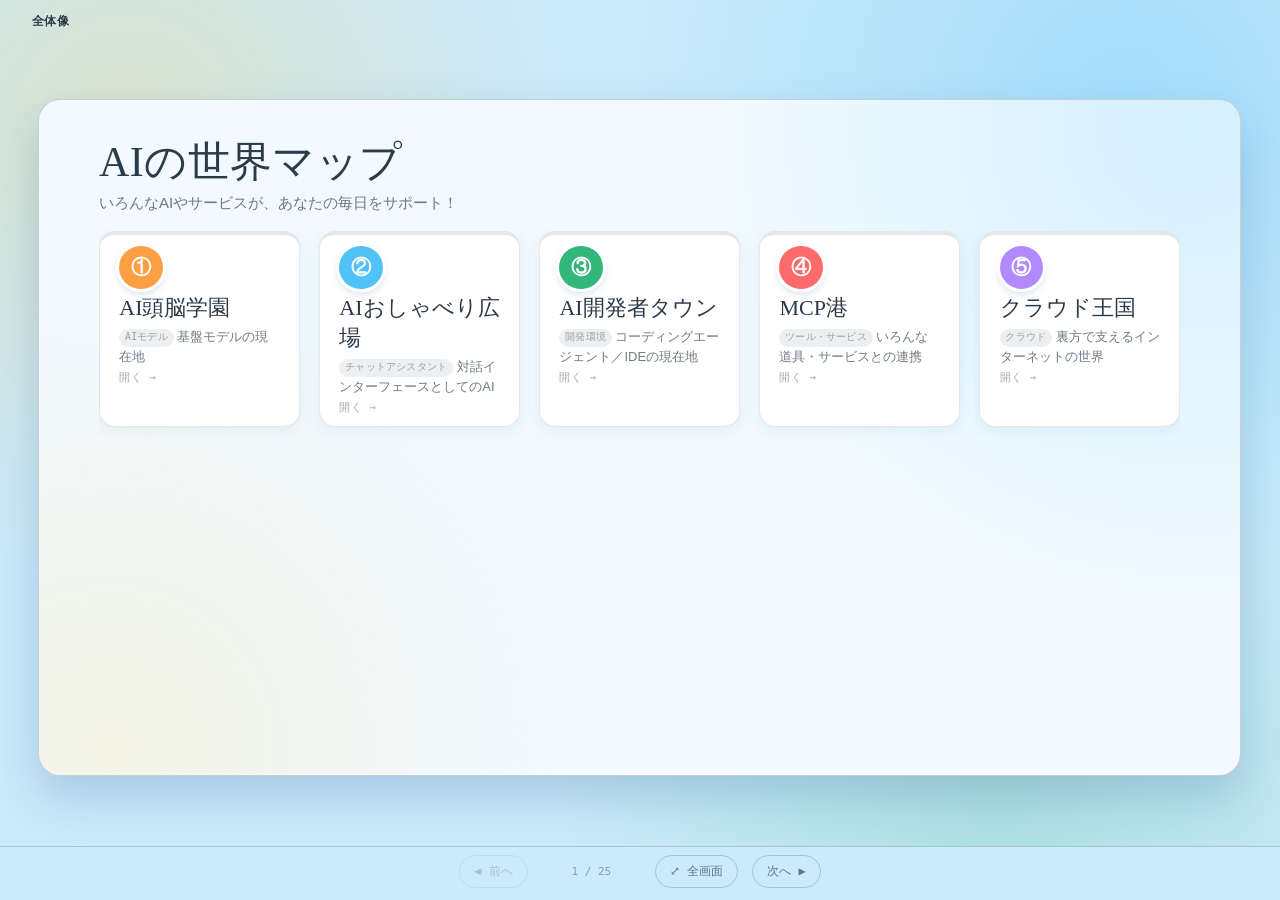
==== commit ab219c23: "Rename to "AIの世界マップ"; make world names front and center Overall title becomes "AIの世界マップ" (matching t" ====
--- a/slides/index.html
+++ b/slides/index.html
@@ -3,7 +3,7 @@
 <head>
 <meta charset="utf-8">
 <meta name="viewport" content="width=device-width, initial-scale=1">
-<title>AI業界地図</title>
+<title>AIの世界マップ</title>
 <link rel="stylesheet" href="../assets/css/deck.css">
 </head>
 <body>
@@ -13,43 +13,43 @@
     <div class="deck-frame" id="deckFrame">
       
     <section class="page" id="page-overview" data-title="全体像" data-parent="">
-      <h1 class="title">AI業界地図 — 全体像</h1>
-      <p class="lede">俯瞰図。各エリアをクリックすると一覧ページへ移動します。</p>
+      <h1 class="title">AIの世界マップ</h1>
+      <p class="lede">いろんなAIやサービスが、あなたの毎日をサポート！</p>
       <div class="tiles" style="grid-template-columns: repeat(5, 1fr);">
         <button class="tile" data-goto="page-area-models">
           <span class="badge-icon " style="background:#FF9F43">①</span>
-          <h3>AIモデル</h3>
-          <p>AI頭脳学園 — 基盤モデルの現在地</p>
+          <h3>AI頭脳学園</h3>
+          <p><span class="area-tag">AIモデル</span> 基盤モデルの現在地</p>
           <span class="go-label">開く →</span>
         </button>
         <button class="tile" data-goto="page-area-chat">
           <span class="badge-icon " style="background:#4FC3F7">②</span>
-          <h3>チャットアシスタント</h3>
-          <p>AIおしゃべり広場 — 対話インターフェースとしてのAI</p>
+          <h3>AIおしゃべり広場</h3>
+          <p><span class="area-tag">チャットアシスタント</span> 対話インターフェースとしてのAI</p>
           <span class="go-label">開く →</span>
         </button>
         <button class="tile" data-goto="page-area-devtools">
           <span class="badge-icon " style="background:#33B679">③</span>
-          <h3>開発環境</h3>
-          <p>AI開発者タウン — コーディングエージェント／IDEの現在地</p>
+          <h3>AI開発者タウン</h3>
+          <p><span class="area-tag">開発環境</span> コーディングエージェント／IDEの現在地</p>
           <span class="go-label">開く →</span>
         </button>
         <button class="tile" data-goto="page-area-tools">
           <span class="badge-icon " style="background:#FF6B6B">④</span>
-          <h3>ツール・サービス</h3>
-          <p>MCP港 — いろんな道具・サービスとの連携</p>
+          <h3>MCP港</h3>
+          <p><span class="area-tag">ツール・サービス</span> いろんな道具・サービスとの連携</p>
           <span class="go-label">開く →</span>
         </button>
         <button class="tile" data-goto="page-area-cloud">
           <span class="badge-icon " style="background:#B18AFF">⑤</span>
-          <h3>クラウド</h3>
-          <p>クラウド王国 — 裏方で支えるインターネットの世界</p>
+          <h3>クラウド王国</h3>
+          <p><span class="area-tag">クラウド</span> 裏方で支えるインターネットの世界</p>
           <span class="go-label">開く →</span>
         </button>
       </div>
     </section>
-    <section class="page" id="page-area-models" data-title="AIモデル" data-parent="page-overview">
-      <h1 class="title"><span class="num-badge">1</span>AIモデル — AI頭脳学園</h1>
+    <section class="page" id="page-area-models" data-title="AI頭脳学園" data-parent="page-overview">
+      <h1 class="title"><span class="num-badge">1</span>AI頭脳学園 <span class="area-tag">AIモデル</span></h1>
       <p class="lede">各社の基盤モデル。カードの色はニュース連動ステータス（更新あり/安定/要ウォッチ）を示す。</p>
       <div class="tiles" style="grid-template-columns: repeat(5, 1fr);">
         <button class="pcard updated" data-goto="page-claude-model">
@@ -75,7 +75,7 @@
         </button>
         <button class="pcard stable" data-goto="page-llama-model">
           <div class="pin-row"><span class="pin stable"></span><span class="pin-label">Stable</span></div>
-          <span class="badge-icon " style="background:#B98A2E">L</span>
+          <span class="badge-icon " style="background:#BBA9D6">L</span>
           <h3>Llama</h3>
           <p class="desc">Meta — オープンウェイトの主流。自前ホスティングや微調整の土台として定番の地位を維持。</p>
           <span class="go-label">詳細を見る →</span>
@@ -95,13 +95,13 @@
         <span class="badge-icon " style="background-image:url('../assets/characters/models/claude.png'); background-color:#D97757"></span>
         <div>
           <h1 class="title">Claude</h1>
-          <span class="meta">Anthropic ／ カテゴリ: AIモデル</span>
+          <span class="meta">Anthropic ／ AI頭脳学園</span>
         </div>
       </div>
       <p class="lede">推論と長文コンテキストに強み。Sonnet / Opus / Haiku の三段構成でコスト対応力を確保。</p>
       <div class="factbox"><div class="row"><span>Haiku 4.5</span><span>最軽量・低コスト・低レイテンシ。大量処理や単純タスク向け</span></div><div class="row"><span>Sonnet 5</span><span>汎用バランス型。速度・コスト・性能のバランスが良く通常利用の主力</span></div><div class="row"><span>Opus 4.8</span><span>最高性能。複雑な推論や長時間の自律タスク向け</span></div><div class="row"><span>Fable 5</span><span>（要確認・仮）対話や創作寄りの特化モデルという理解</span></div><div class="row"><span>ステータス</span><span>直近ニュースあり（07月更新）</span></div><div class="row"><span>出典</span><span>Vault/01 Concepts/Claude.md</span></div><div class="row"><span>出典</span><span>Vault/06 News/Claude Science.md</span></div>
       </div>
-      <div class="related"><a href="#" data-goto="page-gpt-model">→ GPTと比較する</a><a href="#" data-goto="page-area-models">→ AIモデル一覧に戻る</a>
+      <div class="related"><a href="#" data-goto="page-gpt-model">→ GPTと比較する</a><a href="#" data-goto="page-area-models">→ AI頭脳学園へ戻る</a>
       </div>
     </section>
     <section class="page detail" id="page-gpt-model" data-title="GPT" data-parent="page-area-models">
@@ -109,13 +109,13 @@
         <span class="badge-icon " style="background:#74AA9C">G</span>
         <div>
           <h1 class="title">GPT</h1>
-          <span class="meta">OpenAI ／ カテゴリ: AIモデル</span>
+          <span class="meta">OpenAI ／ AI頭脳学園</span>
         </div>
       </div>
       <p class="lede">汎用性とマルチモーダルの王道。ChatGPT と API エコシステムの両輪で市場を牽引。</p>
       <div class="factbox"><div class="row"><span>バージョン</span><span>GPT-5.6</span></div><div class="row"><span>ステータス</span><span>直近ニュースあり（07月更新）</span></div><div class="row"><span>出典</span><span>Vault/01 Concepts/GPT.md</span></div><div class="row"><span>出典</span><span>Vault/06 News/GPT-5.6.md</span></div>
       </div>
-      <div class="related"><a href="#" data-goto="page-claude-model">→ Claudeと比較する</a><a href="#" data-goto="page-area-models">→ AIモデル一覧に戻る</a>
+      <div class="related"><a href="#" data-goto="page-claude-model">→ Claudeと比較する</a><a href="#" data-goto="page-area-models">→ AI頭脳学園へ戻る</a>
       </div>
     </section>
     <section class="page detail" id="page-gemini-model" data-title="Gemini" data-parent="page-area-models">
@@ -123,27 +123,27 @@
         <span class="badge-icon " style="background:#3186FF">G</span>
         <div>
           <h1 class="title">Gemini</h1>
-          <span class="meta">Google ／ カテゴリ: AIモデル</span>
+          <span class="meta">Google ／ AI頭脳学園</span>
         </div>
       </div>
       <p class="lede">Google製品群へのネイティブ統合。Computer Use 系の操作能力を急速に強化中。</p>
       <div class="factbox"><div class="row"><span>バージョン</span><span>3.5 Flash</span></div><div class="row"><span>ステータス</span><span>直近ニュースあり（07月更新）</span></div><div class="row"><span>出典</span><span>Vault/01 Concepts/Gemini.md</span></div><div class="row"><span>出典</span><span>Vault/06 News/Gemini 3.5 Flash、Computer Use統合.md</span></div>
       </div>
-      <div class="related"><a href="#" data-goto="page-claude-model">→ Claudeと比較する</a><a href="#" data-goto="page-gpt-model">→ GPTと比較する</a><a href="#" data-goto="page-area-models">→ AIモデル一覧に戻る</a>
+      <div class="related"><a href="#" data-goto="page-claude-model">→ Claudeと比較する</a><a href="#" data-goto="page-gpt-model">→ GPTと比較する</a><a href="#" data-goto="page-area-models">→ AI頭脳学園へ戻る</a>
       </div>
     </section>
     <section class="page detail" id="page-llama-model" data-title="Llama" data-parent="page-area-models">
       <div class="detail-head">
-        <span class="badge-icon " style="background:#B98A2E">L</span>
+        <span class="badge-icon " style="background:#BBA9D6">L</span>
         <div>
           <h1 class="title">Llama</h1>
-          <span class="meta">Meta ／ カテゴリ: AIモデル</span>
+          <span class="meta">Meta ／ AI頭脳学園</span>
         </div>
       </div>
       <p class="lede">オープンウェイトの主流。自前ホスティングや微調整の土台として定番の地位を維持。</p>
       <div class="factbox"><div class="row"><span>バージョン</span><span>4 系</span></div><div class="row"><span>ステータス</span><span>安定運用・変化なし</span></div><div class="row"><span>出典</span><span>Vault/01 Concepts/Llama.md</span></div>
       </div>
-      <div class="related"><a href="#" data-goto="page-deepseek-model">→ DeepSeekと比較する</a><a href="#" data-goto="page-area-models">→ AIモデル一覧に戻る</a>
+      <div class="related"><a href="#" data-goto="page-deepseek-model">→ DeepSeekと比較する</a><a href="#" data-goto="page-area-models">→ AI頭脳学園へ戻る</a>
       </div>
     </section>
     <section class="page detail" id="page-deepseek-model" data-title="DeepSeek" data-parent="page-area-models">
@@ -151,13 +151,13 @@
         <span class="badge-icon " style="background:#5B7FA6">D</span>
         <div>
           <h1 class="title">DeepSeek</h1>
-          <span class="meta">DeepSeek ／ カテゴリ: AIモデル</span>
+          <span class="meta">DeepSeek ／ AI頭脳学園</span>
         </div>
       </div>
       <p class="lede">低コスト・高性能を追う代表的なオープン系モデル。価格破壊のたびに勢力図を揺らす存在。</p>
       <div class="factbox"><div class="row"><span>バージョン</span><span>V4 系</span></div><div class="row"><span>ステータス</span><span>要ウォッチ</span></div>
       </div>
-      <div class="related"><a href="#" data-goto="page-llama-model">→ Llamaと比較する</a><a href="#" data-goto="page-area-models">→ AIモデル一覧に戻る</a>
+      <div class="related"><a href="#" data-goto="page-llama-model">→ Llamaと比較する</a><a href="#" data-goto="page-area-models">→ AI頭脳学園へ戻る</a>
       </div>
     </section>
     <section class="page" id="page-compare-llm-models" data-title="主要商用LLMの比較" data-parent="page-area-models">
@@ -170,11 +170,11 @@
         </table>
       </div>
       <div class="related">
-        <a href="#" data-goto="page-area-models">→ AIモデル一覧に戻る</a>
-      </div>
-    </section>
-    <section class="page" id="page-area-chat" data-title="チャットアシスタント" data-parent="page-overview">
-      <h1 class="title"><span class="num-badge">2</span>チャットアシスタント — AIおしゃべり広場</h1>
+        <a href="#" data-goto="page-area-models">→ AI頭脳学園へ戻る</a>
+      </div>
+    </section>
+    <section class="page" id="page-area-chat" data-title="AIおしゃべり広場" data-parent="page-overview">
+      <h1 class="title"><span class="num-badge">2</span>AIおしゃべり広場 <span class="area-tag">チャットアシスタント</span></h1>
       <p class="lede">同じAIでも「モデル」ではなく「話し相手」として使う入り口。</p>
       <div class="tiles" style="grid-template-columns: repeat(3, 1fr);">
         <button class="pcard updated" data-goto="page-claude-chat">
@@ -206,13 +206,13 @@
         <span class="badge-icon " style="background:#D97757">C</span>
         <div>
           <h1 class="title">Claude</h1>
-          <span class="meta">Anthropic ／ カテゴリ: チャットアシスタント</span>
+          <span class="meta">Anthropic ／ AIおしゃべり広場</span>
         </div>
       </div>
       <p class="lede">Anthropicの対話インターフェース。Claude.aiとして提供され、質問応答・要約・文章作成などをチャット形式で行える。</p>
       <div class="factbox"><div class="row"><span>バージョン</span><span>Claude.ai</span></div><div class="row"><span>ステータス</span><span>直近ニュースあり（07月更新）</span></div><div class="row"><span>出典</span><span>Vault/01 Concepts/Claude.md</span></div>
       </div>
-      <div class="related"><a href="#" data-goto="page-chatgpt-chat">→ ChatGPTと比較する</a><a href="#" data-goto="page-gemini-chat">→ Geminiと比較する</a><a href="#" data-goto="page-area-chat">→ チャットアシスタント一覧に戻る</a>
+      <div class="related"><a href="#" data-goto="page-chatgpt-chat">→ ChatGPTと比較する</a><a href="#" data-goto="page-gemini-chat">→ Geminiと比較する</a><a href="#" data-goto="page-area-chat">→ AIおしゃべり広場へ戻る</a>
       </div>
     </section>
     <section class="page detail" id="page-chatgpt-chat" data-title="ChatGPT" data-parent="page-area-chat">
@@ -220,13 +220,13 @@
         <span class="badge-icon " style="background:#74AA9C">C</span>
         <div>
           <h1 class="title">ChatGPT</h1>
-          <span class="meta">OpenAI ／ カテゴリ: チャットアシスタント</span>
+          <span class="meta">OpenAI ／ AIおしゃべり広場</span>
         </div>
       </div>
       <p class="lede">OpenAIの対話型チャットボット。自然な会話で質問応答・文章作成・要約・翻訳・アイデア出しなどをこなす、最も広く使われるAIチャット。</p>
       <div class="factbox"><div class="row"><span>バージョン</span><span>chat.openai.com</span></div><div class="row"><span>ステータス</span><span>直近ニュースあり（07月更新）</span></div><div class="row"><span>出典</span><span>Vault/01 Concepts/ChatGPT.md</span></div>
       </div>
-      <div class="related"><a href="#" data-goto="page-claude-chat">→ Claudeと比較する</a><a href="#" data-goto="page-gemini-chat">→ Geminiと比較する</a><a href="#" data-goto="page-area-chat">→ チャットアシスタント一覧に戻る</a>
+      <div class="related"><a href="#" data-goto="page-claude-chat">→ Claudeと比較する</a><a href="#" data-goto="page-gemini-chat">→ Geminiと比較する</a><a href="#" data-goto="page-area-chat">→ AIおしゃべり広場へ戻る</a>
       </div>
     </section>
     <section class="page detail" id="page-gemini-chat" data-title="Gemini" data-parent="page-area-chat">
@@ -234,17 +234,17 @@
         <span class="badge-icon " style="background:#3186FF">G</span>
         <div>
           <h1 class="title">Gemini</h1>
-          <span class="meta">Google ／ カテゴリ: チャットアシスタント</span>
+          <span class="meta">Google ／ AIおしゃべり広場</span>
         </div>
       </div>
       <p class="lede">Googleの対話アシスタント。検索・Workspace・Androidと連携し、テキスト以外に画像なども扱えるマルチモーダルな対話が特徴。</p>
       <div class="factbox"><div class="row"><span>バージョン</span><span>gemini.google.com</span></div><div class="row"><span>ステータス</span><span>直近ニュースあり（07月更新）</span></div><div class="row"><span>出典</span><span>Vault/01 Concepts/Gemini.md</span></div>
       </div>
-      <div class="related"><a href="#" data-goto="page-claude-chat">→ Claudeと比較する</a><a href="#" data-goto="page-chatgpt-chat">→ ChatGPTと比較する</a><a href="#" data-goto="page-area-chat">→ チャットアシスタント一覧に戻る</a>
-      </div>
-    </section>
-    <section class="page" id="page-area-devtools" data-title="開発環境" data-parent="page-overview">
-      <h1 class="title"><span class="num-badge">3</span>開発環境 — AI開発者タウン</h1>
+      <div class="related"><a href="#" data-goto="page-claude-chat">→ Claudeと比較する</a><a href="#" data-goto="page-chatgpt-chat">→ ChatGPTと比較する</a><a href="#" data-goto="page-area-chat">→ AIおしゃべり広場へ戻る</a>
+      </div>
+    </section>
+    <section class="page" id="page-area-devtools" data-title="AI開発者タウン" data-parent="page-overview">
+      <h1 class="title"><span class="num-badge">3</span>AI開発者タウン <span class="area-tag">開発環境</span></h1>
       <p class="lede">モデルの力を実際の開発作業に変換するツール群。</p>
       <div class="tiles" style="grid-template-columns: repeat(3, 1fr);">
         <button class="pcard stable" data-goto="page-claude-code-devtool">
@@ -276,13 +276,13 @@
         <span class="badge-icon " style="background:#D97757">C</span>
         <div>
           <h1 class="title">Claude Code</h1>
-          <span class="meta">Anthropic ／ カテゴリ: 開発環境</span>
+          <span class="meta">Anthropic ／ AI開発者タウン</span>
         </div>
       </div>
       <p class="lede">ターミナル常駐のエージェント型CLI。大規模改修や自律的な複数ステップ作業に強い。</p>
       <div class="factbox"><div class="row"><span>バージョン</span><span>Sonnet 5 駆動</span></div><div class="row"><span>ステータス</span><span>安定運用・変化なし</span></div><div class="row"><span>出典</span><span>Vault/01 Concepts/Claude Code.md</span></div>
       </div>
-      <div class="related"><a href="#" data-goto="page-codex-devtool">→ Codexと比較する</a><a href="#" data-goto="page-area-devtools">→ 開発環境一覧に戻る</a>
+      <div class="related"><a href="#" data-goto="page-codex-devtool">→ Codexと比較する</a><a href="#" data-goto="page-area-devtools">→ AI開発者タウンへ戻る</a>
       </div>
     </section>
     <section class="page detail" id="page-codex-devtool" data-title="Codex" data-parent="page-area-devtools">
@@ -290,13 +290,13 @@
         <span class="badge-icon " style="background:#74AA9C">C</span>
         <div>
           <h1 class="title">Codex</h1>
-          <span class="meta">OpenAI ／ カテゴリ: 開発環境</span>
+          <span class="meta">OpenAI ／ AI開発者タウン</span>
         </div>
       </div>
       <p class="lede">OpenAI版のコーディングエージェント。ChatGPTとの連携やクラウド実行の統合が深い。</p>
       <div class="factbox"><div class="row"><span>バージョン</span><span>— 系</span></div><div class="row"><span>ステータス</span><span>直近ニュースあり（07月更新）</span></div><div class="row"><span>出典</span><span>Vault/01 Concepts/Codex.md</span></div><div class="row"><span>出典</span><span>Vault/04 Comparisons/開発AI比較_Cursor_ClaudeCode_Codex_Devin.md</span></div>
       </div>
-      <div class="related"><a href="#" data-goto="page-claude-code-devtool">→ Claude Codeと比較する</a><a href="#" data-goto="page-area-devtools">→ 開発環境一覧に戻る</a>
+      <div class="related"><a href="#" data-goto="page-claude-code-devtool">→ Claude Codeと比較する</a><a href="#" data-goto="page-area-devtools">→ AI開発者タウンへ戻る</a>
       </div>
     </section>
     <section class="page detail" id="page-cursor-devtool" data-title="Cursor" data-parent="page-area-devtools">
@@ -304,17 +304,17 @@
         <span class="badge-icon " style="background:#1A1A1A">C</span>
         <div>
           <h1 class="title">Cursor</h1>
-          <span class="meta">Cursor ／ カテゴリ: 開発環境</span>
+          <span class="meta">Cursor ／ AI開発者タウン</span>
         </div>
       </div>
       <p class="lede">VS Code フォークのAIネイティブエディタ。補完とチャットの統合体験が滑らか。</p>
       <div class="factbox"><div class="row"><span>バージョン</span><span>— 系</span></div><div class="row"><span>ステータス</span><span>安定運用・変化なし</span></div><div class="row"><span>出典</span><span>Vault/01 Concepts/Cursor.md</span></div>
       </div>
-      <div class="related"><a href="#" data-goto="page-area-devtools">→ 開発環境一覧に戻る</a>
-      </div>
-    </section>
-    <section class="page" id="page-area-tools" data-title="ツール・サービス" data-parent="page-overview">
-      <h1 class="title"><span class="num-badge">4</span>ツール・サービス — MCP港</h1>
+      <div class="related"><a href="#" data-goto="page-area-devtools">→ AI開発者タウンへ戻る</a>
+      </div>
+    </section>
+    <section class="page" id="page-area-tools" data-title="MCP港" data-parent="page-overview">
+      <h1 class="title"><span class="num-badge">4</span>MCP港 <span class="area-tag">ツール・サービス</span></h1>
       <p class="lede">AIがつながる先の道具箱。開発・仕事で使う定番サービス群。</p>
       <div class="tiles" style="grid-template-columns: repeat(4, 1fr);">
         <button class="pcard stable" data-goto="page-github">
@@ -353,13 +353,13 @@
         <span class="badge-icon " style="background:#181717">G</span>
         <div>
           <h1 class="title">GitHub</h1>
-          <span class="meta">GitHub ／ カテゴリ: ツール・サービス</span>
+          <span class="meta">GitHub ／ MCP港</span>
         </div>
       </div>
       <p class="lede">コードのバージョン管理・共有プラットフォーム。個人の学習からOSS・企業開発まで、AIコーディングツールの共通の置き場所。</p>
       <div class="factbox"><div class="row"><span>ステータス</span><span>安定運用・変化なし</span></div><div class="row"><span>出典</span><span>Vault/01 Concepts/GitHub.md</span></div>
       </div>
-      <div class="related"><a href="#" data-goto="page-area-tools">→ ツール・サービス一覧に戻る</a>
+      <div class="related"><a href="#" data-goto="page-area-tools">→ MCP港へ戻る</a>
       </div>
     </section>
     <section class="page detail" id="page-notion" data-title="Notion" data-parent="page-area-tools">
@@ -367,13 +367,13 @@
         <span class="badge-icon " style="background:#191919">N</span>
         <div>
           <h1 class="title">Notion</h1>
-          <span class="meta">Notion ／ カテゴリ: ツール・サービス</span>
+          <span class="meta">Notion ／ MCP港</span>
         </div>
       </div>
       <p class="lede">メモ・文書・タスク管理・DBを1つにまとめるワークスペース。AI連携での情報整理の自動化が進む。</p>
       <div class="factbox"><div class="row"><span>ステータス</span><span>安定運用・変化なし</span></div><div class="row"><span>出典</span><span>Vault/01 Concepts/Notion.md</span></div>
       </div>
-      <div class="related"><a href="#" data-goto="page-area-tools">→ ツール・サービス一覧に戻る</a>
+      <div class="related"><a href="#" data-goto="page-area-tools">→ MCP港へ戻る</a>
       </div>
     </section>
     <section class="page detail" id="page-slack" data-title="Slack" data-parent="page-area-tools">
@@ -381,13 +381,13 @@
         <span class="badge-icon " style="background:#4A154B">S</span>
         <div>
           <h1 class="title">Slack</h1>
-          <span class="meta">Slack ／ カテゴリ: ツール・サービス</span>
+          <span class="meta">Slack ／ MCP港</span>
         </div>
       </div>
       <p class="lede">チーム向けチャットツール。チャンネル単位の会話整理と、AIボット連携での自動化が広がる。</p>
       <div class="factbox"><div class="row"><span>ステータス</span><span>安定運用・変化なし</span></div><div class="row"><span>出典</span><span>Vault/01 Concepts/Slack.md</span></div>
       </div>
-      <div class="related"><a href="#" data-goto="page-area-tools">→ ツール・サービス一覧に戻る</a>
+      <div class="related"><a href="#" data-goto="page-area-tools">→ MCP港へ戻る</a>
       </div>
     </section>
     <section class="page detail" id="page-google-drive" data-title="Google Drive" data-parent="page-area-tools">
@@ -395,17 +395,17 @@
         <span class="badge-icon " style="background:#0F9D58">G</span>
         <div>
           <h1 class="title">Google Drive</h1>
-          <span class="meta">Google ／ カテゴリ: ツール・サービス</span>
+          <span class="meta">Google ／ MCP港</span>
         </div>
       </div>
       <p class="lede">Googleのクラウドストレージ。文書類の保存・共同編集の基盤で、AIによる要約・検索の対象にもなる。</p>
       <div class="factbox"><div class="row"><span>ステータス</span><span>安定運用・変化なし</span></div><div class="row"><span>出典</span><span>Vault/01 Concepts/Google Drive.md</span></div>
       </div>
-      <div class="related"><a href="#" data-goto="page-area-tools">→ ツール・サービス一覧に戻る</a>
-      </div>
-    </section>
-    <section class="page" id="page-area-cloud" data-title="クラウド" data-parent="page-overview">
-      <h1 class="title"><span class="num-badge">5</span>クラウド — クラウド王国</h1>
+      <div class="related"><a href="#" data-goto="page-area-tools">→ MCP港へ戻る</a>
+      </div>
+    </section>
+    <section class="page" id="page-area-cloud" data-title="クラウド王国" data-parent="page-overview">
+      <h1 class="title"><span class="num-badge">5</span>クラウド王国 <span class="area-tag">クラウド</span></h1>
       <p class="lede">データを保存し、AIを動かす計算資源を提供する基盤。</p>
       <div class="tiles" style="grid-template-columns: repeat(3, 1fr);">
         <button class="pcard stable" data-goto="page-aws">
@@ -437,13 +437,13 @@
         <span class="badge-icon " style="background:#FF9900">A</span>
         <div>
           <h1 class="title">AWS</h1>
-          <span class="meta">Amazon ／ カテゴリ: クラウド</span>
+          <span class="meta">Amazon ／ クラウド王国</span>
         </div>
       </div>
       <p class="lede">Amazonのクラウド基盤。サーバー・DB・AI関連サービスを従量課金で利用でき、多くのAIサービスの裏側を支える。</p>
       <div class="factbox"><div class="row"><span>ステータス</span><span>安定運用・変化なし</span></div><div class="row"><span>出典</span><span>Vault/01 Concepts/AWS.md</span></div>
       </div>
-      <div class="related"><a href="#" data-goto="page-azure">→ Azureと比較する</a><a href="#" data-goto="page-google-cloud">→ Google Cloudと比較する</a><a href="#" data-goto="page-area-cloud">→ クラウド一覧に戻る</a>
+      <div class="related"><a href="#" data-goto="page-azure">→ Azureと比較する</a><a href="#" data-goto="page-google-cloud">→ Google Cloudと比較する</a><a href="#" data-goto="page-area-cloud">→ クラウド王国へ戻る</a>
       </div>
     </section>
     <section class="page detail" id="page-azure" data-title="Azure" data-parent="page-area-cloud">
@@ -451,13 +451,13 @@
         <span class="badge-icon " style="background:#0078D4">A</span>
         <div>
           <h1 class="title">Azure</h1>
-          <span class="meta">Microsoft ／ カテゴリ: クラウド</span>
+          <span class="meta">Microsoft ／ クラウド王国</span>
         </div>
       </div>
       <p class="lede">Microsoftのクラウド基盤。OpenAIモデルの主要な提供経路の一つで、企業向けAI導入の中心的存在。</p>
       <div class="factbox"><div class="row"><span>ステータス</span><span>安定運用・変化なし</span></div><div class="row"><span>出典</span><span>Vault/01 Concepts/Azure.md</span></div>
       </div>
-      <div class="related"><a href="#" data-goto="page-aws">→ AWSと比較する</a><a href="#" data-goto="page-google-cloud">→ Google Cloudと比較する</a><a href="#" data-goto="page-area-cloud">→ クラウド一覧に戻る</a>
+      <div class="related"><a href="#" data-goto="page-aws">→ AWSと比較する</a><a href="#" data-goto="page-google-cloud">→ Google Cloudと比較する</a><a href="#" data-goto="page-area-cloud">→ クラウド王国へ戻る</a>
       </div>
     </section>
     <section class="page detail" id="page-google-cloud" data-title="Google Cloud" data-parent="page-area-cloud">
@@ -465,13 +465,13 @@
         <span class="badge-icon " style="background:#4285F4">G</span>
         <div>
           <h1 class="title">Google Cloud</h1>
-          <span class="meta">Google ／ カテゴリ: クラウド</span>
+          <span class="meta">Google ／ クラウド王国</span>
         </div>
       </div>
       <p class="lede">Googleのクラウド基盤。Gemini等の自社AIモデルとネイティブに統合され、データ分析・機械学習基盤としても利用される。</p>
       <div class="factbox"><div class="row"><span>ステータス</span><span>安定運用・変化なし</span></div><div class="row"><span>出典</span><span>Vault/01 Concepts/Google Cloud.md</span></div>
       </div>
-      <div class="related"><a href="#" data-goto="page-aws">→ AWSと比較する</a><a href="#" data-goto="page-azure">→ Azureと比較する</a><a href="#" data-goto="page-area-cloud">→ クラウド一覧に戻る</a>
+      <div class="related"><a href="#" data-goto="page-aws">→ AWSと比較する</a><a href="#" data-goto="page-azure">→ Azureと比較する</a><a href="#" data-goto="page-area-cloud">→ クラウド王国へ戻る</a>
       </div>
     </section>
     </div>
--- a/assets/css/deck.css
+++ b/assets/css/deck.css
@@ -258,6 +258,21 @@
 .tile p, .pcard p.desc { font-size: clamp(10px, 1.25cqw, 13px); color: var(--ink-soft); margin: 0; line-height: 1.5; }
 .go-label { font-family: var(--font-mono); font-size: clamp(9px, 1cqw, 11px); color: var(--ink-faint); text-transform: uppercase; letter-spacing: 0.05em; }
 
+/* The functional category name (e.g. "AIモデル"), now secondary to the
+   whimsical world name (e.g. "AI頭脳学園") that carries the heading. */
+.area-tag {
+  display: inline-block;
+  font-family: var(--font-mono);
+  font-size: 0.75em;
+  color: var(--ink-faint);
+  background: color-mix(in srgb, var(--ink) 8%, transparent);
+  border-radius: 999px;
+  padding: 0.15em 0.6em;
+  vertical-align: middle;
+  letter-spacing: 0.02em;
+}
+h1.title .area-tag { font-size: 0.32em; margin-left: 0.3em; }
+
 .pin-row { display: flex; align-items: center; gap: 6px; }
 .pin { width: 8px; height: 8px; border-radius: 50%; flex: none; }
 .pin.updated { background: var(--pin-updated); }
